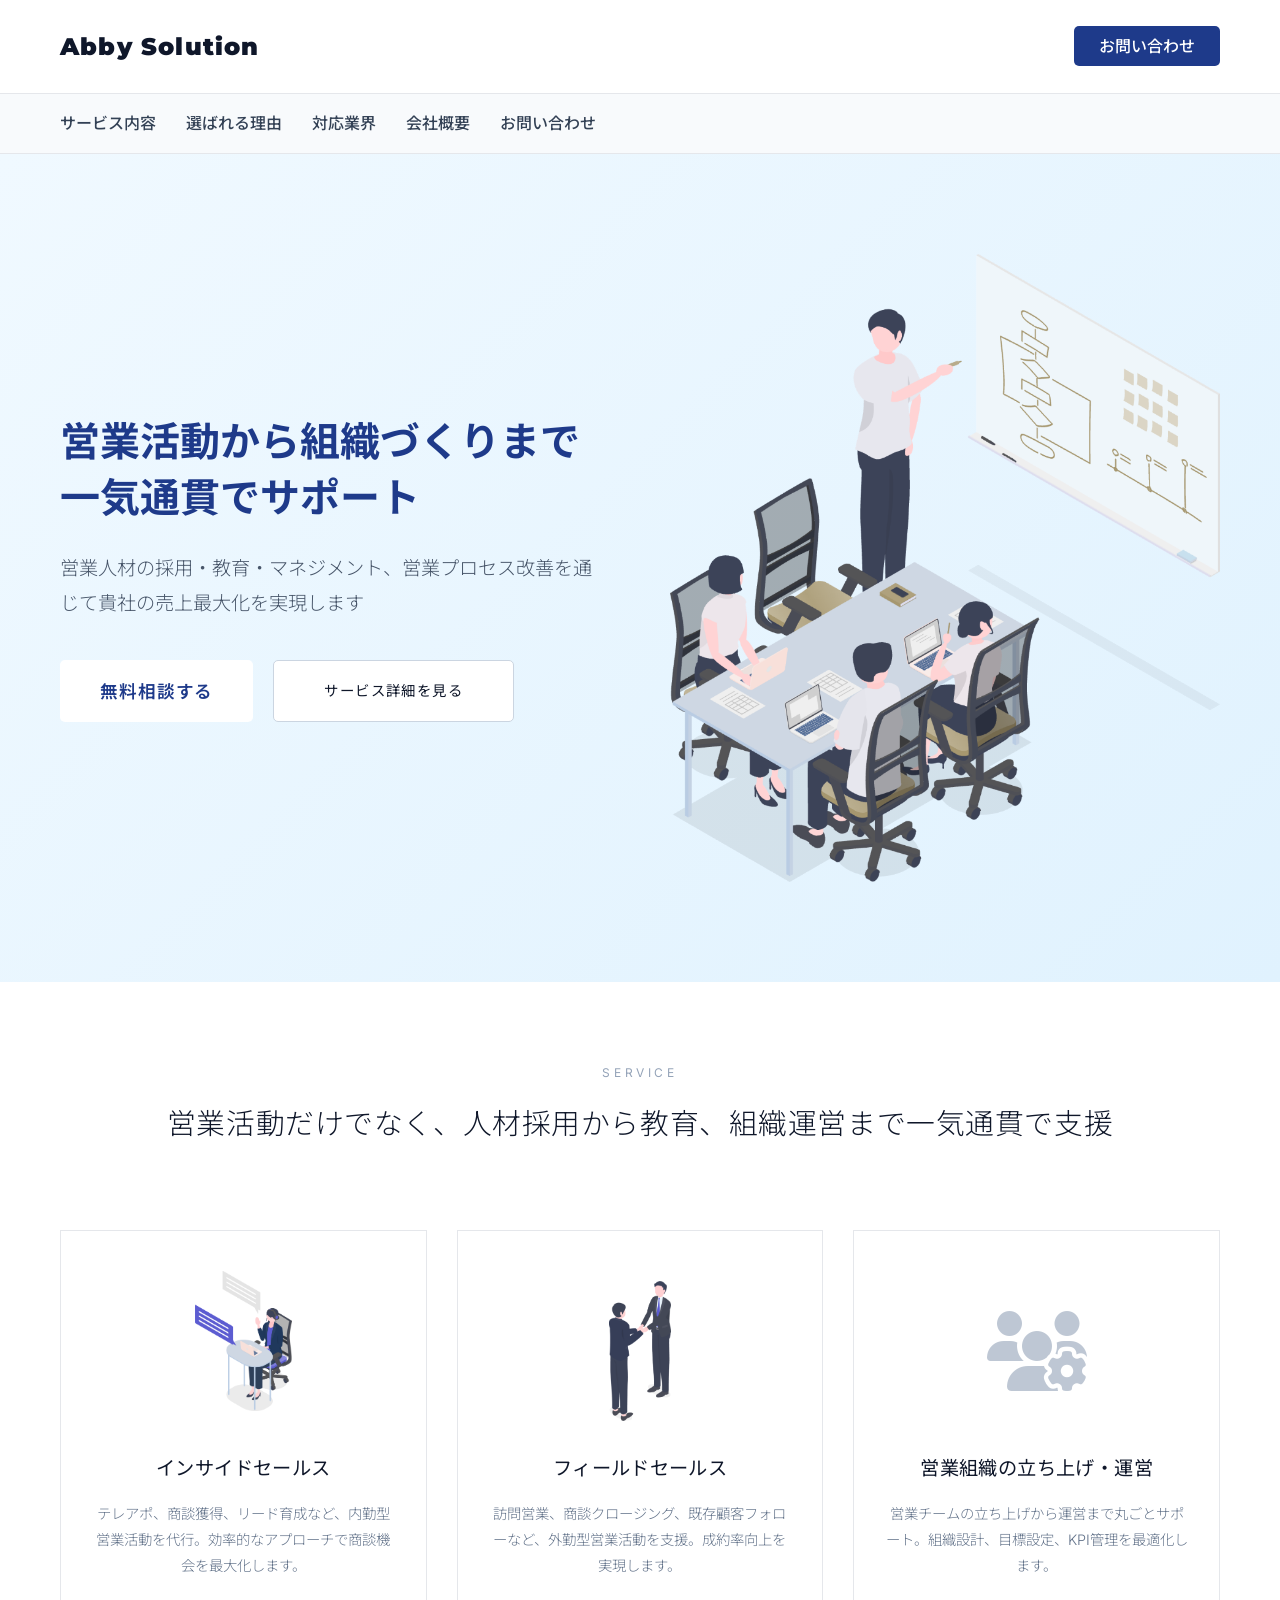
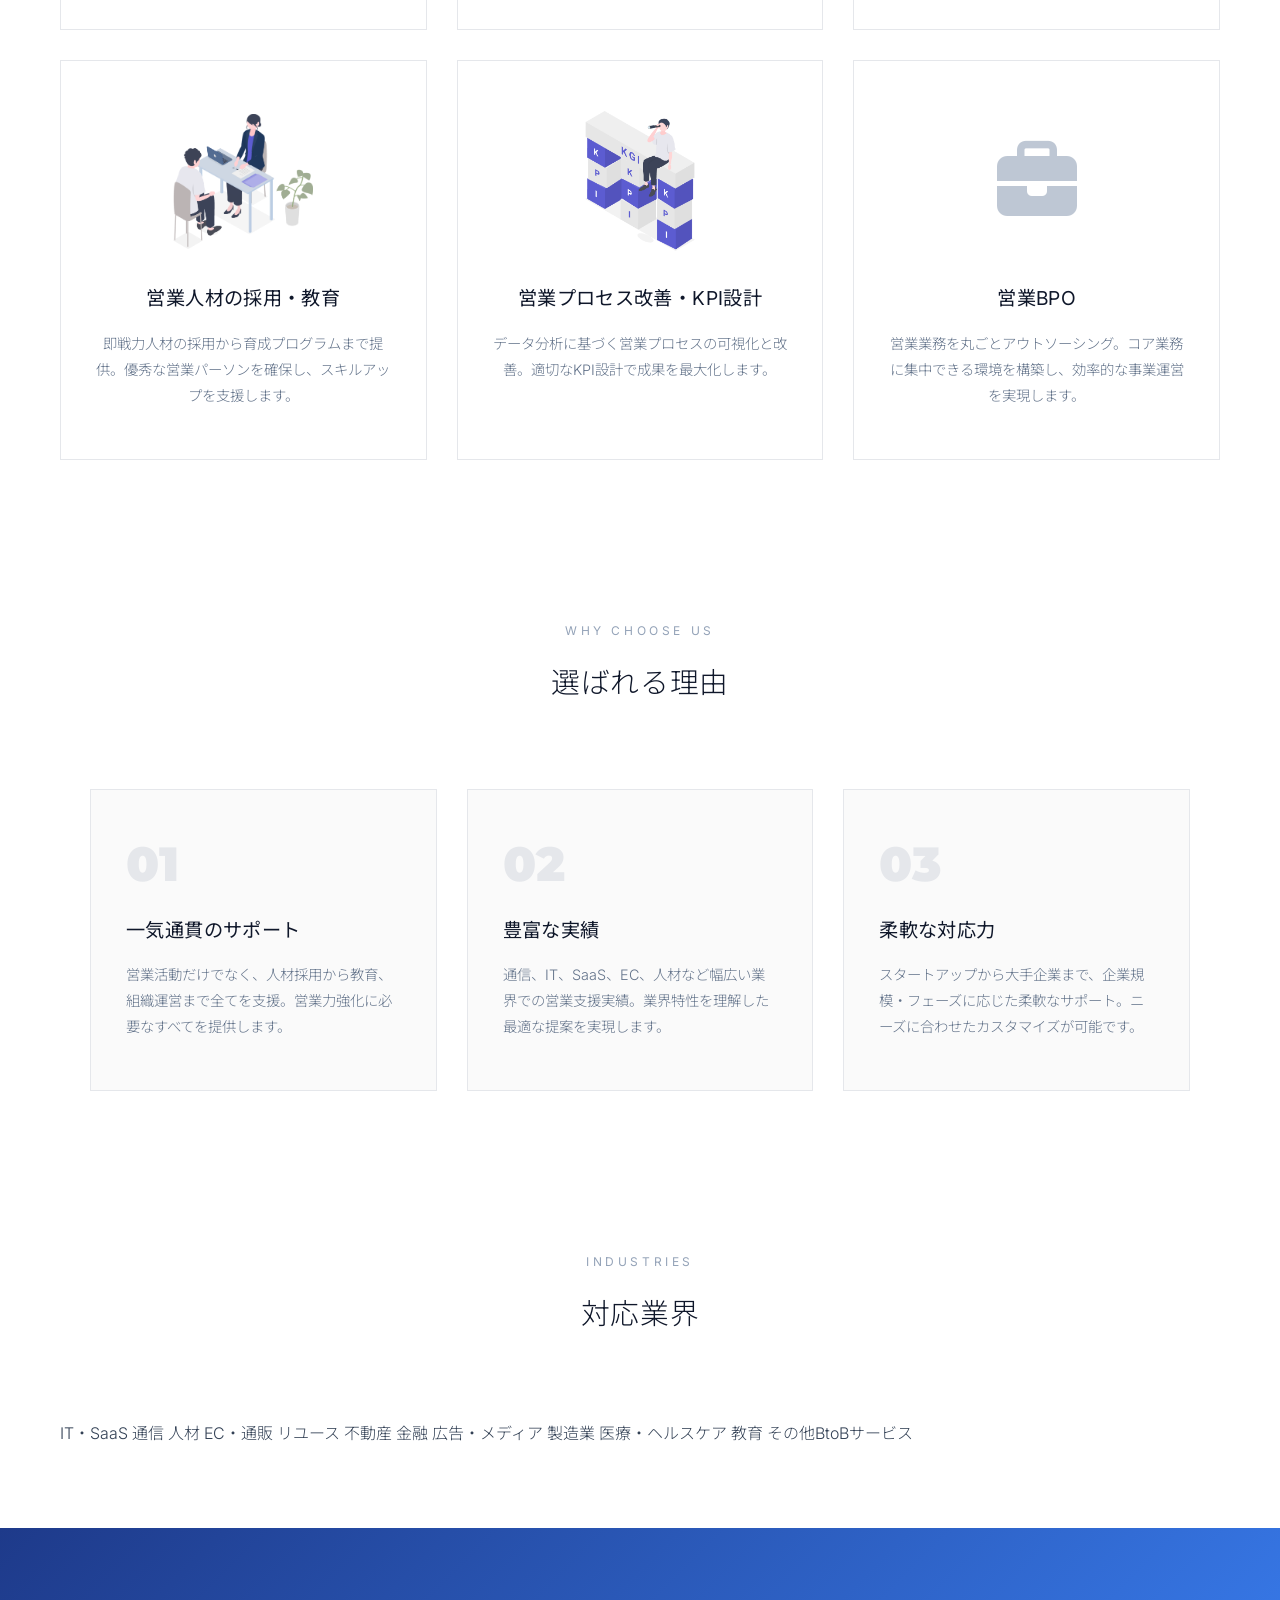
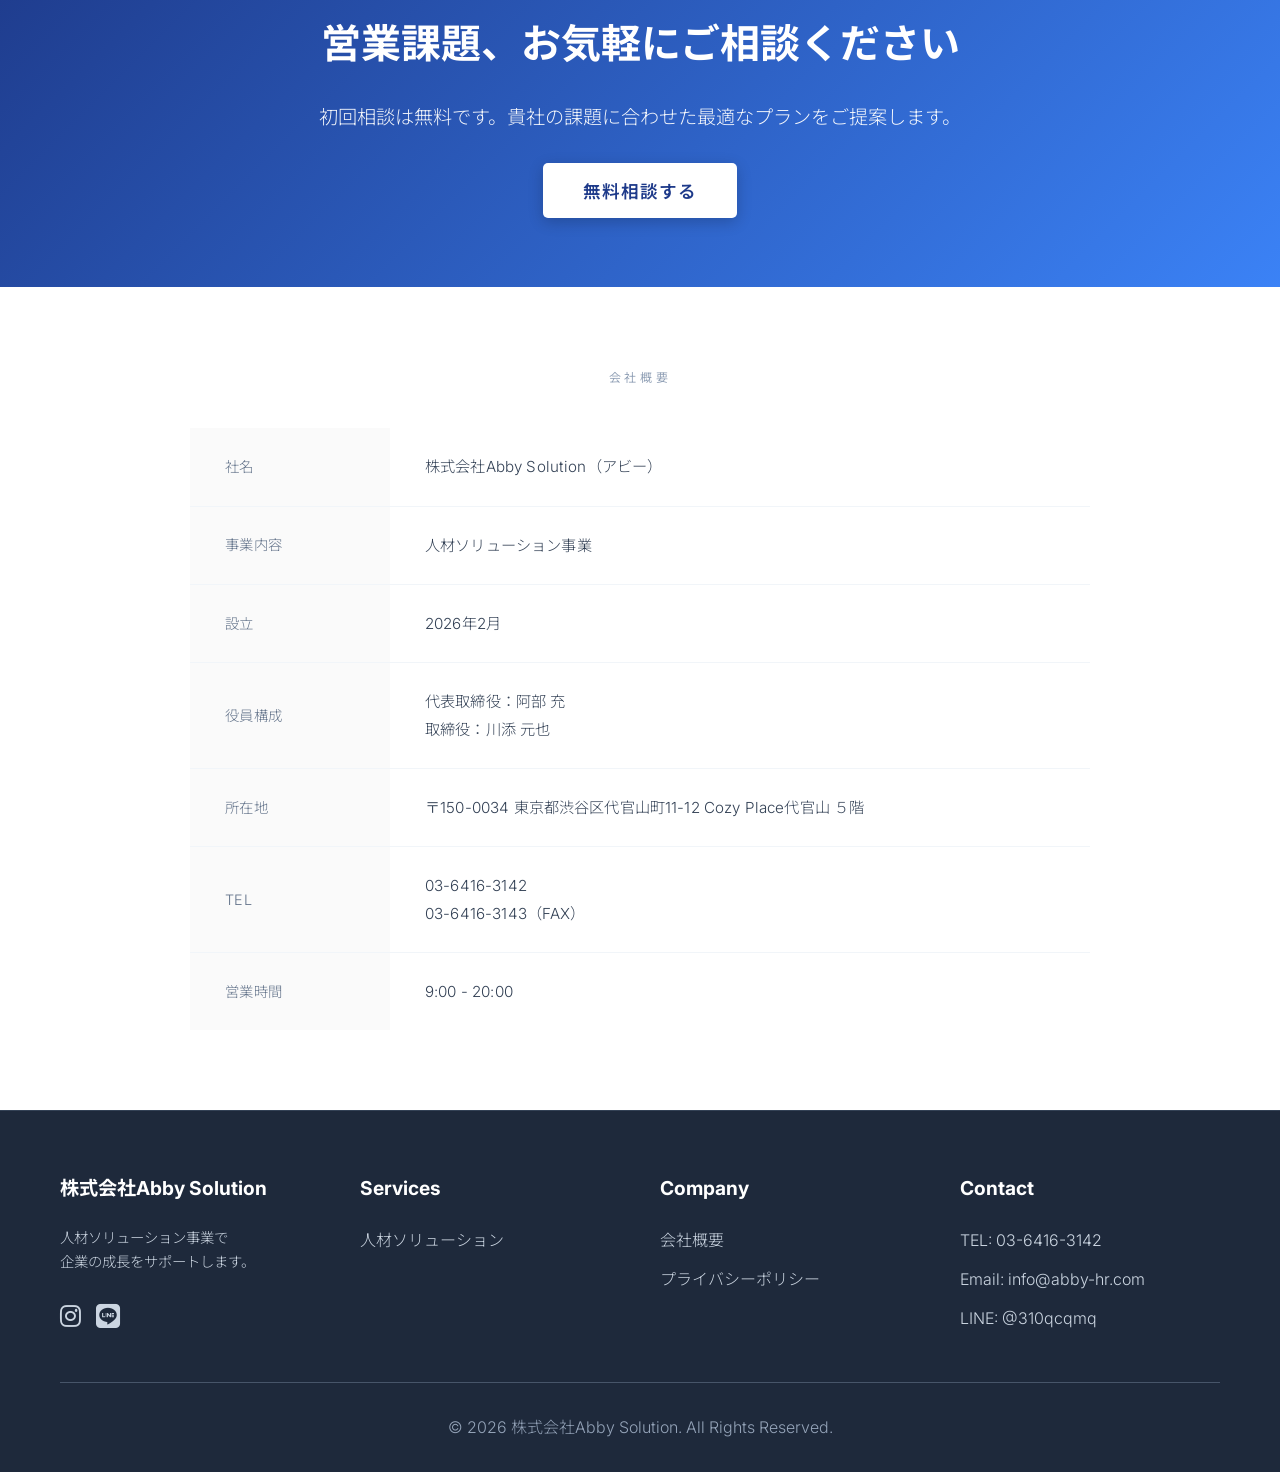
==== hr-solutions.html @ 48cb3b08 "auto-sync: 2026-10-07 18:02:17 UTC" ====
<!DOCTYPE html>
<html lang="ja">
<head>
    <meta charset="UTF-8">
    <meta name="viewport" content="width=device-width, initial-scale=1.0">
    <title>人材ソリューション事業 | 株式会社Abby Solution</title>
    <meta name="description" content="株式会社Abby Solutionの人材ソリューション事業。営業支援、組織立ち上げ、人材採用・教育を一気通貫でサポート。IT・SaaS・通信業界での豊富な実績。">
    <meta name="keywords" content="人材ソリューション,営業支援,営業代行,インサイドセールス,フィールドセールス,人材採用,Abby Solution">
    <link rel="canonical" href="https://abby-hr.com/hr-solutions.html">
    
    <link rel="stylesheet" href="css/sales-support.css">
    <link rel="stylesheet" href="https://cdn.jsdelivr.net/npm/@fortawesome/fontawesome-free@6.4.0/css/all.min.css">
    <link href="https://fonts.googleapis.com/css2?family=Montserrat:wght@900&family=Inter:wght@300;400;500;600;700&family=Noto+Sans+JP:wght@300;400;500;600;700&display=swap" rel="stylesheet">
</head>
<body>
    <!-- Header -->
    <header class="header">
        <div class="header-top">
            <div class="container">
                <a href="index.html" class="logo">Abby Solution</a>
                <div class="header-icons">
                    <a href="inquiry.html" class="btn-header-contact">お問い合わせ</a>
                </div>
            </div>
        </div>
        <nav class="header-nav">
            <div class="container">
                <button class="menu-toggle" aria-label="メニューを開く">
                    <i class="fas fa-bars"></i>
                </button>
                <ul class="nav-menu">
                    <li><a href="#services">サービス内容</a></li>
                    <li><a href="#strengths">選ばれる理由</a></li>
                    <li><a href="#industries">対応業界</a></li>
                    <li><a href="#company">会社概要</a></li>
                    <li><a href="inquiry.html">お問い合わせ</a></li>
                </ul>
            </div>
        </nav>
    </header>

    <!-- Hero Section -->
    <section class="hero">
        <div class="container hero-container">
            <div class="hero-text">
                <h1>営業活動から組織づくりまで<br>一気通貫でサポート</h1>
                <p class="subtitle">営業人材の採用・教育・マネジメント、営業プロセス改善を通じて貴社の売上最大化を実現します</p>
                <div class="hero-buttons">
                    <a href="inquiry.html" class="btn-primary">無料相談する</a>
                    <a href="#services" class="btn-secondary">サービス詳細を見る</a>
                </div>
            </div>
            <div class="hero-illustration">
                <img src="images/illustration-meeting-1.png" alt="営業支援サービス">
            </div>
        </div>
    </section>

    <!-- Services Section -->
    <section class="section" id="services">
        <div class="container">
            <h2 class="section-title">SERVICE</h2>
            <p class="section-subtitle">営業活動だけでなく、人材採用から教育、組織運営まで一気通貫で支援</p>
            
            <div class="services-grid">
                <div class="service-card">
                    <div class="service-illustration">
                        <img src="images/illustration-customer-service.png" alt="インサイドセールス" style="width: 120px; height: auto; margin-bottom: 20px;">
                    </div>
                    <h3>インサイドセールス</h3>
                    <p>テレアポ、商談獲得、リード育成など、内勤型営業活動を代行。効率的なアプローチで商談機会を最大化します。</p>
                </div>

                <div class="service-card">
                    <div class="service-illustration">
                        <img src="images/illustration-handshake.png" alt="フィールドセールス">
                    </div>
                    <h3>フィールドセールス</h3>
                    <p>訪問営業、商談クロージング、既存顧客フォローなど、外勤型営業活動を支援。成約率向上を実現します。</p>
                </div>

                <div class="service-card">
                    <div class="service-illustration">
                        <i class="fas fa-users-cog"></i>
                    </div>
                    <h3>営業組織の立ち上げ・運営</h3>
                    <p>営業チームの立ち上げから運営まで丸ごとサポート。組織設計、目標設定、KPI管理を最適化します。</p>
                </div>

                <div class="service-card">
                    <div class="service-illustration">
                        <img src="images/illustration-interview.png" alt="営業人材の採用・教育">
                    </div>
                    <h3>営業人材の採用・教育</h3>
                    <p>即戦力人材の採用から育成プログラムまで提供。優秀な営業パーソンを確保し、スキルアップを支援します。</p>
                </div>

                <div class="service-card">
                    <div class="service-illustration">
                        <img src="images/kpi-illustration.png" alt="KPI設計">
                    </div>
                    <h3>営業プロセス改善・KPI設計</h3>
                    <p>データ分析に基づく営業プロセスの可視化と改善。適切なKPI設計で成果を最大化します。</p>
                </div>

                <div class="service-card">
                    <div class="service-illustration">
                        <i class="fas fa-briefcase"></i>
                    </div>
                    <h3>営業BPO</h3>
                    <p>営業業務を丸ごとアウトソーシング。コア業務に集中できる環境を構築し、効率的な事業運営を実現します。</p>
                </div>
            </div>
        </div>
    </section>

    <!-- Strengths Section -->
    <section class="section strengths-section">
        <div class="container">
            <h2 class="section-title">WHY CHOOSE US</h2>
            <p class="section-subtitle">選ばれる理由</p>
            
            <div class="strengths-grid">
                <div class="strength-card">
                    <div class="strength-number">01</div>
                    <h3>一気通貫のサポート</h3>
                    <p>営業活動だけでなく、人材採用から教育、組織運営まで全てを支援。営業力強化に必要なすべてを提供します。</p>
                </div>

                <div class="strength-card">
                    <div class="strength-number">02</div>
                    <h3>豊富な実績</h3>
                    <p>通信、IT、SaaS、EC、人材など幅広い業界での営業支援実績。業界特性を理解した最適な提案を実現します。</p>
                </div>

                <div class="strength-card">
                    <div class="strength-number">03</div>
                    <h3>柔軟な対応力</h3>
                    <p>スタートアップから大手企業まで、企業規模・フェーズに応じた柔軟なサポート。ニーズに合わせたカスタマイズが可能です。</p>
                </div>
            </div>
        </div>
    </section>

    <!-- Industries Section -->
    <section class="section industries-section" id="industries">
        <div class="container">
            <h2 class="section-title">INDUSTRIES</h2>
            <p class="section-subtitle">対応業界</p>
            
            <div class="industries-list">
                <span class="industry-item">IT・SaaS</span>
                <span class="industry-item">通信</span>
                <span class="industry-item">人材</span>
                <span class="industry-item">EC・通販</span>
                <span class="industry-item">リユース</span>
                <span class="industry-item">不動産</span>
                <span class="industry-item">金融</span>
                <span class="industry-item">広告・メディア</span>
                <span class="industry-item">製造業</span>
                <span class="industry-item">医療・ヘルスケア</span>
                <span class="industry-item">教育</span>
                <span class="industry-item">その他BtoBサービス</span>
            </div>
        </div>
    </section>

    <!-- CTA Section -->
    <section class="cta-section">
        <div class="container cta-content">
            <h2>営業課題、お気軽にご相談ください</h2>
            <p>初回相談は無料です。貴社の課題に合わせた最適なプランをご提案します。</p>
            <a href="inquiry.html" class="btn-primary">無料相談する</a>
        </div>
    </section>

    <!-- Company Section -->
    <section class="section" id="company">
        <div class="container">
            <h2 class="section-title">会社概要</h2>
            
            <table class="company-table">
                <tr>
                    <th>社名</th>
                    <td>株式会社Abby Solution（アビー）</td>
                </tr>
                <tr>
                    <th>事業内容</th>
                    <td>人材ソリューション事業</td>
                </tr>
                <tr>
                    <th>設立</th>
                    <td>2026年2月</td>
                </tr>
                <tr>
                    <th>役員構成</th>
                    <td>代表取締役：阿部 充<br>取締役：川添 元也</td>
                </tr>
                <tr>
                    <th>所在地</th>
                    <td>〒150-0034 東京都渋谷区代官山町11-12 Cozy Place代官山 ５階</td>
                </tr>
                <tr>
                    <th>TEL</th>
                    <td>03-6416-3142<br>03-6416-3143（FAX）</td>
                </tr>
                <tr>
                    <th>営業時間</th>
                    <td>9:00 - 20:00</td>
                </tr>

            </table>
        </div>
    </section>

    <!-- Footer -->
    <footer class="footer">
        <div class="container">
            <div class="footer-content">
                <div class="footer-section">
                    <h3>株式会社Abby Solution</h3>
                    <p>人材ソリューション事業で<br>企業の成長をサポートします。</p>
                    <div class="social-links">
                        <a href="https://www.instagram.com/_abby0228_" target="_blank" aria-label="Instagram"><i class="fab fa-instagram"></i></a>
                        <a href="https://lin.ee/yBD59DW" target="_blank" aria-label="LINE"><i class="fab fa-line"></i></a>
                    </div>
                </div>

                <div class="footer-section">
                    <h3>Services</h3>
                    <ul class="footer-links">
                        <li><a href="index.html">人材ソリューション</a></li>
                    </ul>
                </div>

                <div class="footer-section">
                    <h3>Company</h3>
                    <ul class="footer-links">
                        <li><a href="#company">会社概要</a></li>
                        <li><a href="privacy.html">プライバシーポリシー</a></li>
                    </ul>
                </div>

                <div class="footer-section">
                    <h3>Contact</h3>
                    <ul class="footer-links">
                        <li><a href="tel:0364163142">TEL: 03-6416-3142</a></li>
                        <li><a href="mailto:info@abby-hr.com">Email: info@abby-hr.com</a></li>
                        <li><a href="https://lin.ee/yBD59DW" target="_blank">LINE: @310qcqmq</a></li>
                    </ul>
                </div>
            </div>

            <div class="footer-bottom">
                <p>&copy; 2026 株式会社Abby Solution. All Rights Reserved.</p>
            </div>
        </div>
    </footer>

    <script>
        // Mobile menu toggle
        document.querySelector('.menu-toggle').addEventListener('click', function() {
            document.querySelector('.nav-menu').classList.toggle('active');
        });

        // Smooth scroll
        document.querySelectorAll('a[href^="#"]').forEach(anchor => {
            anchor.addEventListener('click', function (e) {
                e.preventDefault();
                const target = document.querySelector(this.getAttribute('href'));
                if (target) {
                    target.scrollIntoView({
                        behavior: 'smooth',
                        block: 'start'
                    });
                }
            });
        });
    </script>
</body>
</html>
---- css/sales-support.css ----
/* Sales Support Business - Minimal Design (Unified with Corporate) */

/* ========================================
   Reset & Base Styles
   ======================================== */
* {
    margin: 0;
    padding: 0;
    box-sizing: border-box;
}

body {
    font-family: 'Inter', 'Noto Sans JP', sans-serif;
    line-height: 1.8;
    color: #334155;
    background-color: #ffffff;
    font-weight: 300;
}

.container {
    max-width: 1200px;
    margin: 0 auto;
    padding: 0 20px;
}

/* ========================================
   Header
   ======================================== */
.header {
    background: rgba(255, 255, 255, 0.95);
    backdrop-filter: blur(10px);
    border-bottom: 0.5px solid #e5e7eb;
    position: sticky;
    top: 0;
    z-index: 1000;
}

.header-top {
    padding: 25px 0;
    border-bottom: 0.5px solid #e5e7eb;
}

.header-top .container {
    display: flex;
    justify-content: space-between;
    align-items: center;
}

.logo {
    font-family: 'Montserrat', sans-serif;
    font-size: 1.5rem;
    font-weight: 900;
    color: #0f172a;
    text-decoration: none;
    letter-spacing: 0.05em;
}

.header-nav {
    background: #f8fafc;
}

.nav-menu {
    list-style: none;
    display: flex;
    gap: 30px;
    padding: 15px 0;
}

.nav-menu a {
    color: #334155;
    text-decoration: none;
    font-weight: 500;
    transition: color 0.3s;
}

.nav-menu a:hover {
    color: #1e3a8a;
}

.btn-header-contact {
    background: #1e3a8a;
    color: white;
    padding: 10px 25px;
    border-radius: 5px;
    text-decoration: none;
    font-weight: 500;
    transition: background 0.3s;
}

.btn-header-contact:hover {
    background: #1e40af;
}

/* Mobile Menu Toggle */
.menu-toggle {
    display: none;
    background: none;
    border: none;
    font-size: 1.5rem;
    cursor: pointer;
    color: #1e3a8a;
}

/* ========================================
   Hero Section
   ======================================== */
.hero {
    background: linear-gradient(135deg, #f0f9ff 0%, #e0f2fe 100%);
    color: #1e3a8a;
    padding: 100px 0;
    position: relative;
    overflow: hidden;
}

.hero-container {
    display: grid;
    grid-template-columns: 1fr 1fr;
    gap: 60px;
    align-items: center;
}

.hero-text {
    z-index: 1;
}

.hero-illustration {
    display: flex;
    justify-content: center;
    align-items: center;
}

.hero-illustration img {
    max-width: 100%;
    height: auto;
    animation: float 3s ease-in-out infinite;
}

@keyframes float {
    0%, 100% { transform: translateY(0); }
    50% { transform: translateY(-20px); }
}

.hero h1 {
    font-size: 2.5rem;
    font-weight: 700;
    margin-bottom: 25px;
    line-height: 1.4;
    color: #1e3a8a;
}

.hero .subtitle {
    font-size: 1.2rem;
    margin-bottom: 40px;
    color: #475569;
    line-height: 1.8;
}

.hero-buttons {
    display: flex;
    gap: 20px;
    flex-wrap: wrap;
}

.btn-primary, .btn-secondary {
    padding: 15px 40px;
    border-radius: 5px;
    text-decoration: none;
    font-weight: 600;
    font-size: 1.1rem;
    font-family: 'Noto Sans JP', sans-serif;
    letter-spacing: 0.05em;
    transition: all 0.3s;
}

.btn-primary {
    background: white;
    color: #1e3a8a;
    font-weight: 600;
}

.btn-primary:hover {
    transform: translateY(-2px);
    box-shadow: 0 10px 20px rgba(0, 0, 0, 0.2);
}

.btn-secondary {
    background: transparent;
    color: white;
    border: 2px solid white;
    font-weight: 600;
}

.btn-secondary:hover {
    background: white;
    color: #1e3a8a;
}

/* ========================================
   Section Styles
   ======================================== */
.section {
    padding: 80px 0;
}

/* Page Header */
.page-header {
    background: linear-gradient(135deg, #f8fafc 0%, #e2e8f0 100%);
    padding: 80px 0;
    text-align: center;
    border-bottom: 0.5px solid #e5e7eb;
}

.page-title {
    font-size: 0.75rem;
    color: #94a3b8;
    margin-bottom: 15px;
    font-weight: 400;
    letter-spacing: 0.3em;
    text-transform: uppercase;
}

.page-subtitle {
    color: #0f172a;
    font-size: 1.8rem;
    margin-bottom: 0;
    font-weight: 300;
    letter-spacing: 0.02em;
}

.section-title {
    text-align: center;
    font-size: 0.75rem;
    color: #94a3b8;
    margin-bottom: 15px;
    font-weight: 400;
    letter-spacing: 0.3em;
    text-transform: uppercase;
}

.section-subtitle {
    text-align: center;
    color: #0f172a;
    font-size: 1.8rem;
    margin-bottom: 80px;
    font-weight: 300;
    letter-spacing: 0.02em;
}

/* ========================================
   Services Grid
   ======================================== */
.services-grid {
    display: grid;
    grid-template-columns: repeat(auto-fit, minmax(300px, 1fr));
    gap: 30px;
    margin-top: 40px;
}

.service-card {
    background: white;
    padding: 50px 30px;
    border: 0.5px solid #e5e7eb;
    border-radius: 0;
    transition: all 0.3s;
    text-align: center;
    display: flex;
    flex-direction: column;
    min-height: 400px;
}

.service-card:hover {
    transform: translateY(-5px);
    border-color: #cbd5e1;
    box-shadow: 0 8px 30px rgba(0, 0, 0, 0.04);
}

.service-illustration {
    display: flex;
    justify-content: center;
    align-items: center;
    height: 140px;
    margin-bottom: 30px;
}

.service-illustration i {
    font-size: 80px;
    color: #94a3b8;
    opacity: 0.6;
}

.service-illustration img {
    width: 140px;
    height: auto;
    max-height: 140px;
    object-fit: contain;
    transition: transform 0.3s;
}

.service-card:hover .service-illustration img {
    transform: scale(1.05);
}

.service-card h3 {
    font-size: 1.2rem;
    margin-bottom: 15px;
    color: #0f172a;
    font-weight: 400;
    letter-spacing: 0.02em;
}

.service-card p {
    color: #64748b;
    line-height: 1.8;
    font-weight: 300;
    font-size: 0.9rem;
}

/* ========================================
   Strengths Section
   ======================================== */
.strengths-section {
    background: white;
}

.strengths-grid {
    display: grid;
    grid-template-columns: repeat(3, 1fr);
    gap: 30px;
    max-width: 1100px;
    margin: 0 auto;
}

.strength-card {
    padding: 50px 35px;
    background: #fafafa;
    border: 0.5px solid #e5e7eb;
    transition: all 0.3s;
    position: relative;
}

.strength-card::after {
    content: '';
    position: absolute;
    bottom: 0;
    left: 0;
    width: 0;
    height: 3px;
    background: #0f172a;
    transition: width 0.3s;
}

.strength-card:hover {
    transform: translateY(-5px);
    border-color: #cbd5e1;
    box-shadow: 0 10px 30px rgba(0, 0, 0, 0.06);
}

.strength-card:hover::after {
    width: 100%;
}

.strength-number {
    font-family: 'Montserrat', sans-serif;
    font-size: 3rem;
    font-weight: 900;
    color: #e5e7eb;
    line-height: 1;
    margin-bottom: 25px;
}

.strength-card h3 {
    font-size: 1.2rem;
    margin-bottom: 15px;
    color: #0f172a;
    font-weight: 400;
    letter-spacing: 0.02em;
}

.strength-card p {
    color: #64748b;
    line-height: 1.8;
    font-weight: 300;
    font-size: 0.9rem;
}

/* ========================================
   Industries Section
   ======================================== */
.industries-grid {
    display: grid;
    grid-template-columns: repeat(4, 1fr);
    gap: 30px;
    max-width: 1000px;
    margin: 0 auto;
    padding: 0 20px;
}

.industry-card {
    display: flex;
    flex-direction: column;
    align-items: center;
    justify-content: center;
    padding: 40px 20px;
    background: white;
    border: 0.5px solid #e5e7eb;
    transition: all 0.3s ease;
    text-align: center;
    min-height: 150px;
}

.industry-card:hover {
    transform: translateY(-5px);
    box-shadow: 0 10px 30px rgba(0, 0, 0, 0.08);
    border-color: #cbd5e1;
}

.industry-card i {
    font-size: 2.5rem;
    color: #334155;
    margin-bottom: 15px;
    transition: color 0.3s ease;
}

.industry-card:hover i {
    color: #0f172a;
}

.industry-card h4 {
    font-size: 0.95rem;
    font-weight: 400;
    color: #334155;
    letter-spacing: 0.05em;
    line-height: 1.6;
}

/* ========================================
   CTA Section
   ======================================== */
.cta-section {
    background: linear-gradient(135deg, #1e3a8a 0%, #3b82f6 100%);
    color: white;
    padding: 80px 0;
    text-align: center;
    position: relative;
    overflow: hidden;
}

.cta-background {
    position: absolute;
    top: 0;
    left: 0;
    right: 0;
    bottom: 0;
    display: flex;
    justify-content: center;
    align-items: center;
    opacity: 0.15;
    pointer-events: none;
}

.cta-decoration {
    width: 600px;
    height: auto;
    animation: float-slow 6s ease-in-out infinite;
}

@keyframes float-slow {
    0%, 100% { transform: translateY(0) scale(1); }
    50% { transform: translateY(-30px) scale(1.05); }
}

.cta-content {
    position: relative;
    z-index: 1;
}

.cta-section h2 {
    font-size: 2.5rem;
    margin-bottom: 20px;
}

.cta-section p {
    font-size: 1.2rem;
    margin-bottom: 40px;
    opacity: 0.95;
}

.cta-section .btn-primary {
    background: white;
    color: #1e3a8a;
    box-shadow: 0 4px 15px rgba(0, 0, 0, 0.2);
}

.cta-section .btn-primary:hover {
    transform: translateY(-3px);
    box-shadow: 0 8px 25px rgba(0, 0, 0, 0.3);
}

/* ========================================
   Company Info Table
   ======================================== */
.company-table {
    width: 100%;
    max-width: 900px;
    margin: 40px auto 0;
    border-collapse: collapse;
    background: white;
}

.company-table th,
.company-table td {
    padding: 25px 35px;
    text-align: left;
    border-bottom: 0.5px solid #f1f5f9;
}

.company-table th {
    background: #fafafa;
    color: #64748b;
    font-weight: 300;
    width: 200px;
    font-size: 0.9rem;
    letter-spacing: 0.02em;
}

.company-table td {
    color: #334155;
    font-weight: 300;
    font-size: 0.95rem;
    letter-spacing: 0.01em;
}

.company-table tr:last-child th,
.company-table tr:last-child td {
    border-bottom: none;
}

/* ========================================
   Contact / Inquiry Form
   ======================================== */
.contact-section {
    padding: 120px 0;
    background: #fafafa;
}

.section-intro {
    text-align: center;
    max-width: 700px;
    margin: 0 auto 60px;
    color: #64748b;
    font-size: 0.95rem;
    font-weight: 300;
    line-height: 1.8;
    letter-spacing: 0.02em;
}

.contact-info-cards {
    display: grid;
    grid-template-columns: repeat(2, 1fr);
    gap: 30px;
    margin-bottom: 80px;
}

.contact-info-card {
    background: white;
    padding: 50px 40px;
    border: 0.5px solid #e5e7eb;
    text-align: center;
    transition: all 0.3s ease;
}

.contact-info-card:hover {
    transform: translateY(-3px);
    box-shadow: 0 10px 30px rgba(0, 0, 0, 0.05);
    border-color: #cbd5e1;
}

.contact-info-card h3 {
    font-size: 0.75rem;
    font-weight: 400;
    letter-spacing: 0.3em;
    text-transform: uppercase;
    color: #94a3b8;
    margin-bottom: 20px;
}

.contact-info-card .contact-value {
    display: block;
    font-size: 1.5rem;
    font-weight: 300;
    color: #0f172a;
    margin-bottom: 15px;
    text-decoration: none;
    transition: color 0.3s ease;
}

.contact-info-card .contact-value:hover {
    color: #334155;
}

.contact-info-card .contact-note {
    font-size: 0.85rem;
    color: #94a3b8;
    font-weight: 300;
}

/* Form Container */
.form-container {
    max-width: 800px;
    margin: 0 auto;
    background: white;
    padding: 60px 50px;
    border: 0.5px solid #e5e7eb;
}

.form-container h3 {
    font-size: 1.2rem;
    font-weight: 400;
    color: #0f172a;
    margin-bottom: 40px;
    padding-bottom: 20px;
    border-bottom: 0.5px solid #e5e7eb;
    letter-spacing: 0.05em;
}

/* Form Groups */
.form-group {
    margin-bottom: 35px;
}

.form-group label {
    display: block;
    font-size: 0.9rem;
    font-weight: 400;
    color: #475569;
    margin-bottom: 12px;
    letter-spacing: 0.02em;
}

.form-group .required {
    color: #ef4444;
    font-size: 0.75rem;
    margin-left: 6px;
    font-weight: 300;
}

.form-group input[type="text"],
.form-group input[type="email"],
.form-group input[type="tel"],
.form-group textarea {
    width: 100%;
    padding: 16px 20px;
    border: 0.5px solid #e5e7eb;
    background: #fafafa;
    font-size: 0.95rem;
    font-weight: 300;
    color: #0f172a;
    font-family: 'Noto Sans JP', sans-serif;
    letter-spacing: 0.01em;
    transition: all 0.3s ease;
    box-sizing: border-box;
}

.form-group input[type="text"]:focus,
.form-group input[type="email"]:focus,
.form-group input[type="tel"]:focus,
.form-group textarea:focus {
    outline: none;
    border-color: #94a3b8;
    background: white;
}

.form-group textarea {
    min-height: 160px;
    resize: vertical;
    line-height: 1.8;
}

/* Radio Group */
.radio-group {
    display: flex;
    flex-wrap: wrap;
    gap: 20px;
}

.radio-label {
    display: flex;
    align-items: center;
    cursor: pointer;
    font-size: 0.9rem;
    font-weight: 300;
    color: #475569;
    letter-spacing: 0.02em;
}

.radio-label input[type="radio"] {
    appearance: none;
    width: 18px;
    height: 18px;
    border: 0.5px solid #cbd5e1;
    border-radius: 50%;
    margin-right: 10px;
    position: relative;
    cursor: pointer;
    transition: all 0.2s ease;
}

.radio-label input[type="radio"]:checked {
    border-color: #0f172a;
}

.radio-label input[type="radio"]:checked::before {
    content: '';
    position: absolute;
    top: 50%;
    left: 50%;
    transform: translate(-50%, -50%);
    width: 10px;
    height: 10px;
    background: #0f172a;
    border-radius: 50%;
}

/* Submit Button */
.btn-submit {
    display: block;
    width: 100%;
    padding: 20px 40px;
    background: #0f172a;
    color: white;
    border: none;
    font-size: 0.9rem;
    font-weight: 400;
    font-family: 'Noto Sans JP', sans-serif;
    letter-spacing: 0.15em;
    text-transform: uppercase;
    cursor: pointer;
    transition: all 0.3s ease;
    margin-top: 50px;
}

.btn-submit:hover {
    background: #1e293b;
    transform: translateY(-2px);
    box-shadow: 0 10px 30px rgba(15, 23, 42, 0.2);
}

.btn-submit:active {
    transform: translateY(0);
}

/* ========================================
   Legal Pages (Privacy, Tokusho)
   ======================================== */
.legal-content {
    max-width: 900px;
    margin: 0 auto;
}

.legal-intro {
    margin-bottom: 60px;
}

.legal-text {
    font-size: 0.95rem;
    font-weight: 300;
    line-height: 1.9;
    color: #334155;
    letter-spacing: 0.02em;
    margin-bottom: 20px;
}

.legal-section {
    margin-bottom: 70px;
    padding-bottom: 50px;
    border-bottom: 0.5px solid #e5e7eb;
}

.legal-section:last-of-type {
    border-bottom: none;
}

.legal-section-title {
    font-size: 1.3rem;
    font-weight: 500;
    color: #0f172a;
    margin-bottom: 30px;
    letter-spacing: 0.03em;
    padding-left: 16px;
    border-left: 3px solid #0f172a;
}

.legal-item-title {
    font-size: 1.05rem;
    font-weight: 500;
    color: #334155;
    margin: 30px 0 16px;
    letter-spacing: 0.02em;
}

.legal-list {
    list-style: none;
    padding: 0;
    margin: 20px 0;
}

.legal-list li {
    font-size: 0.95rem;
    font-weight: 300;
    line-height: 1.9;
    color: #334155;
    letter-spacing: 0.02em;
    padding-left: 24px;
    margin-bottom: 12px;
    position: relative;
}

.legal-list li::before {
    content: '・';
    position: absolute;
    left: 0;
    color: #94a3b8;
    font-weight: 400;
}

.legal-sublist {
    list-style: none;
    padding: 0;
    margin: 12px 0 12px 20px;
}

.legal-sublist li {
    font-size: 0.9rem;
    padding-left: 20px;
    margin-bottom: 8px;
}

.legal-sublist li::before {
    content: '−';
}

.legal-contact {
    background: #fafafa;
    padding: 35px 40px;
    border: 0.5px solid #e5e7eb;
    margin: 30px 0;
}

.legal-contact p {
    font-size: 0.95rem;
    font-weight: 300;
    color: #334155;
    line-height: 1.9;
    letter-spacing: 0.02em;
    margin-bottom: 8px;
}

.legal-contact strong {
    font-weight: 500;
    font-size: 1.05rem;
}

.legal-link {
    color: #0f172a;
    text-decoration: underline;
    font-weight: 400;
    transition: color 0.3s ease;
}

.legal-link:hover {
    color: #334155;
}

.legal-footer {
    text-align: center;
    margin: 60px 0 40px;
    padding: 40px 0;
    border-top: 0.5px solid #e5e7eb;
}

.legal-footer .legal-text {
    margin-bottom: 10px;
}

/* Legal Table (for tokusho.html) */
.legal-table {
    width: 100%;
    border-collapse: collapse;
    margin: 40px 0 60px;
    background: white;
    border: 0.5px solid #e5e7eb;
}

.legal-table th,
.legal-table td {
    padding: 25px 35px;
    text-align: left;
    border-bottom: 0.5px solid #f1f5f9;
    font-weight: 300;
    letter-spacing: 0.02em;
}

.legal-table th {
    background: #fafafa;
    color: #64748b;
    font-size: 0.9rem;
    width: 220px;
    font-weight: 400;
}

.legal-table td {
    color: #334155;
    font-size: 0.95rem;
    line-height: 1.8;
}

.legal-table tr:last-child th,
.legal-table tr:last-child td {
    border-bottom: none;
}

/* Back to Top Button */
.back-to-top {
    text-align: center;
    margin: 60px 0 40px;
}

.btn-secondary {
    display: inline-block;
    padding: 16px 50px;
    background: white;
    color: #0f172a;
    border: 0.5px solid #cbd5e1;
    font-size: 0.9rem;
    font-weight: 400;
    font-family: 'Noto Sans JP', sans-serif;
    letter-spacing: 0.1em;
    text-decoration: none;
    transition: all 0.3s ease;
}

.btn-secondary:hover {
    background: #fafafa;
    border-color: #94a3b8;
    transform: translateY(-2px);
}

/* ========================================
   Footer
   ======================================== */
.footer {
    background: #1e293b;
    color: #cbd5e1;
    padding: 60px 0 30px;
    border-top: 1px solid #334155;
}

.footer-content {
    display: grid;
    grid-template-columns: repeat(auto-fit, minmax(250px, 1fr));
    gap: 40px;
    margin-bottom: 40px;
}

.footer-section h3 {
    color: white;
    margin-bottom: 20px;
    font-size: 1.2rem;
}

.footer-section p {
    font-size: 0.9rem;
    line-height: 1.7;
    font-weight: 300;
    color: #cbd5e1;
}

.footer-links {
    list-style: none;
}

.footer-links li {
    margin-bottom: 10px;
}

.footer-links a {
    color: #cbd5e1;
    text-decoration: none;
    transition: color 0.3s;
}

.footer-links a:hover {
    color: white;
}

.social-links {
    display: flex;
    gap: 15px;
    margin-top: 20px;
}

.social-links a {
    color: #cbd5e1;
    font-size: 1.5rem;
    transition: color 0.3s;
}

.social-links a:hover {
    color: white;
}

.footer-bottom {
    border-top: 1px solid #475569;
    padding-top: 30px;
    text-align: center;
    color: #94a3b8;
}

/* ========================================
   Responsive Design
   ======================================== */
@media (max-width: 768px) {
    .nav-menu {
        display: none;
        flex-direction: column;
        gap: 10px;
        padding: 20px 0;
    }

    .nav-menu.active {
        display: flex;
    }

    .menu-toggle {
        display: block;
    }

    .hero-container {
        grid-template-columns: 1fr;
        gap: 40px;
    }

    .hero-illustration {
        order: -1;
    }

    .hero-illustration img {
        max-width: 80%;
    }

    .hero h1 {
        font-size: 2rem;
    }

    .hero .subtitle {
        font-size: 1.1rem;
    }

    .hero-buttons {
        flex-direction: column;
    }

    .section-title {
        font-size: 2rem;
    }

    .services-grid {
        grid-template-columns: 1fr;
    }

    .strengths-grid {
        grid-template-columns: 1fr;
    }

    .cta-decoration {
        width: 300px;
    }

    .industries-grid {
        grid-template-columns: repeat(2, 1fr);
        gap: 20px;
    }

    .industry-card {
        padding: 30px 15px;
        min-height: 130px;
    }

    .industry-card i {
        font-size: 2rem;
        margin-bottom: 10px;
    }

    .industry-card h4 {
        font-size: 0.85rem;
    }

    .service-card {
        min-height: auto;
    }

    .service-illustration {
        height: 100px;
    }

    .service-illustration img {
        width: 100px;
        max-height: 100px;
    }

    .service-illustration i {
        font-size: 60px;
    }

    .company-table th,
    .company-table td {
        display: block;
        width: 100%;
    }

    .company-table th {
        background: #1e3a8a;
        color: white;
        border-bottom: none;
    }

    .company-table td {
        padding: 15px 20px 30px;
    }
}

@media (max-width: 480px) {
    .hero {
        padding: 60px 0;
    }

    .section {
        padding: 50px 0;
    }

    .btn-primary, .btn-secondary {
        width: 100%;
        text-align: center;
    }


}
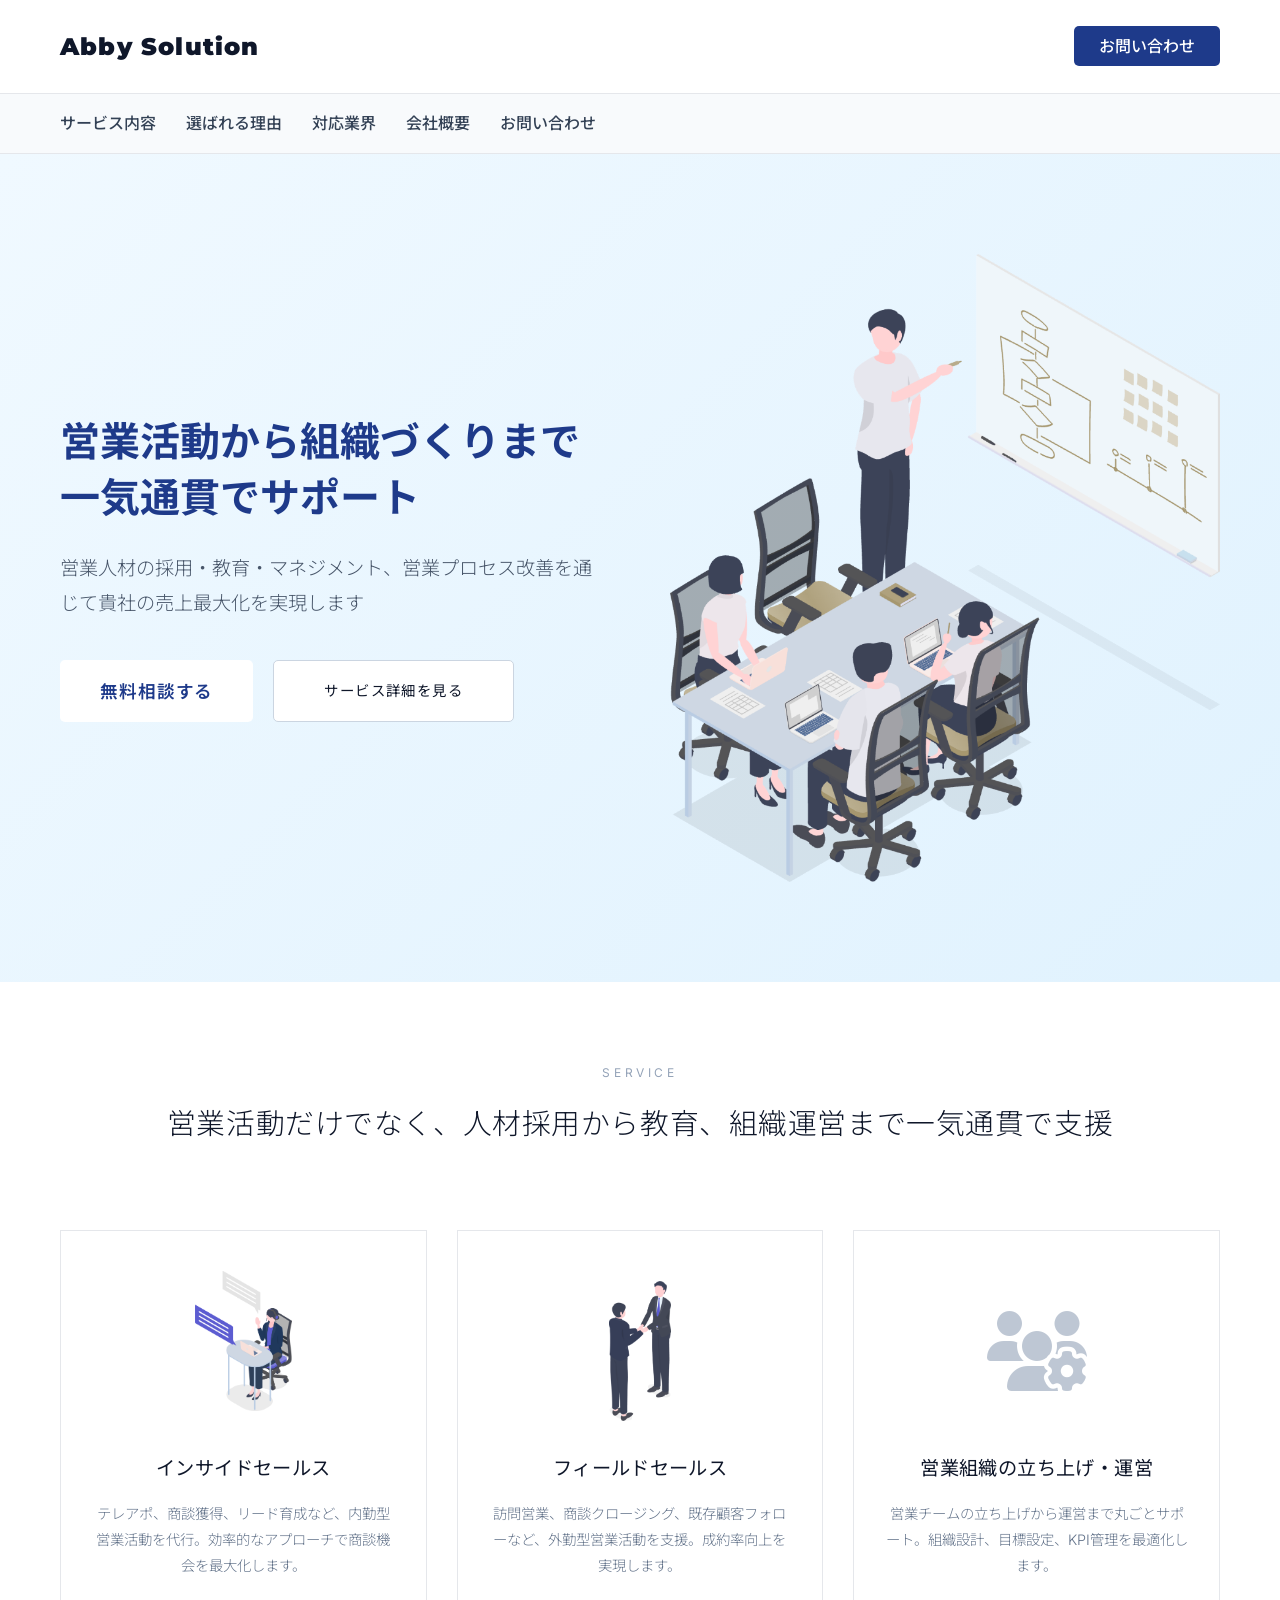
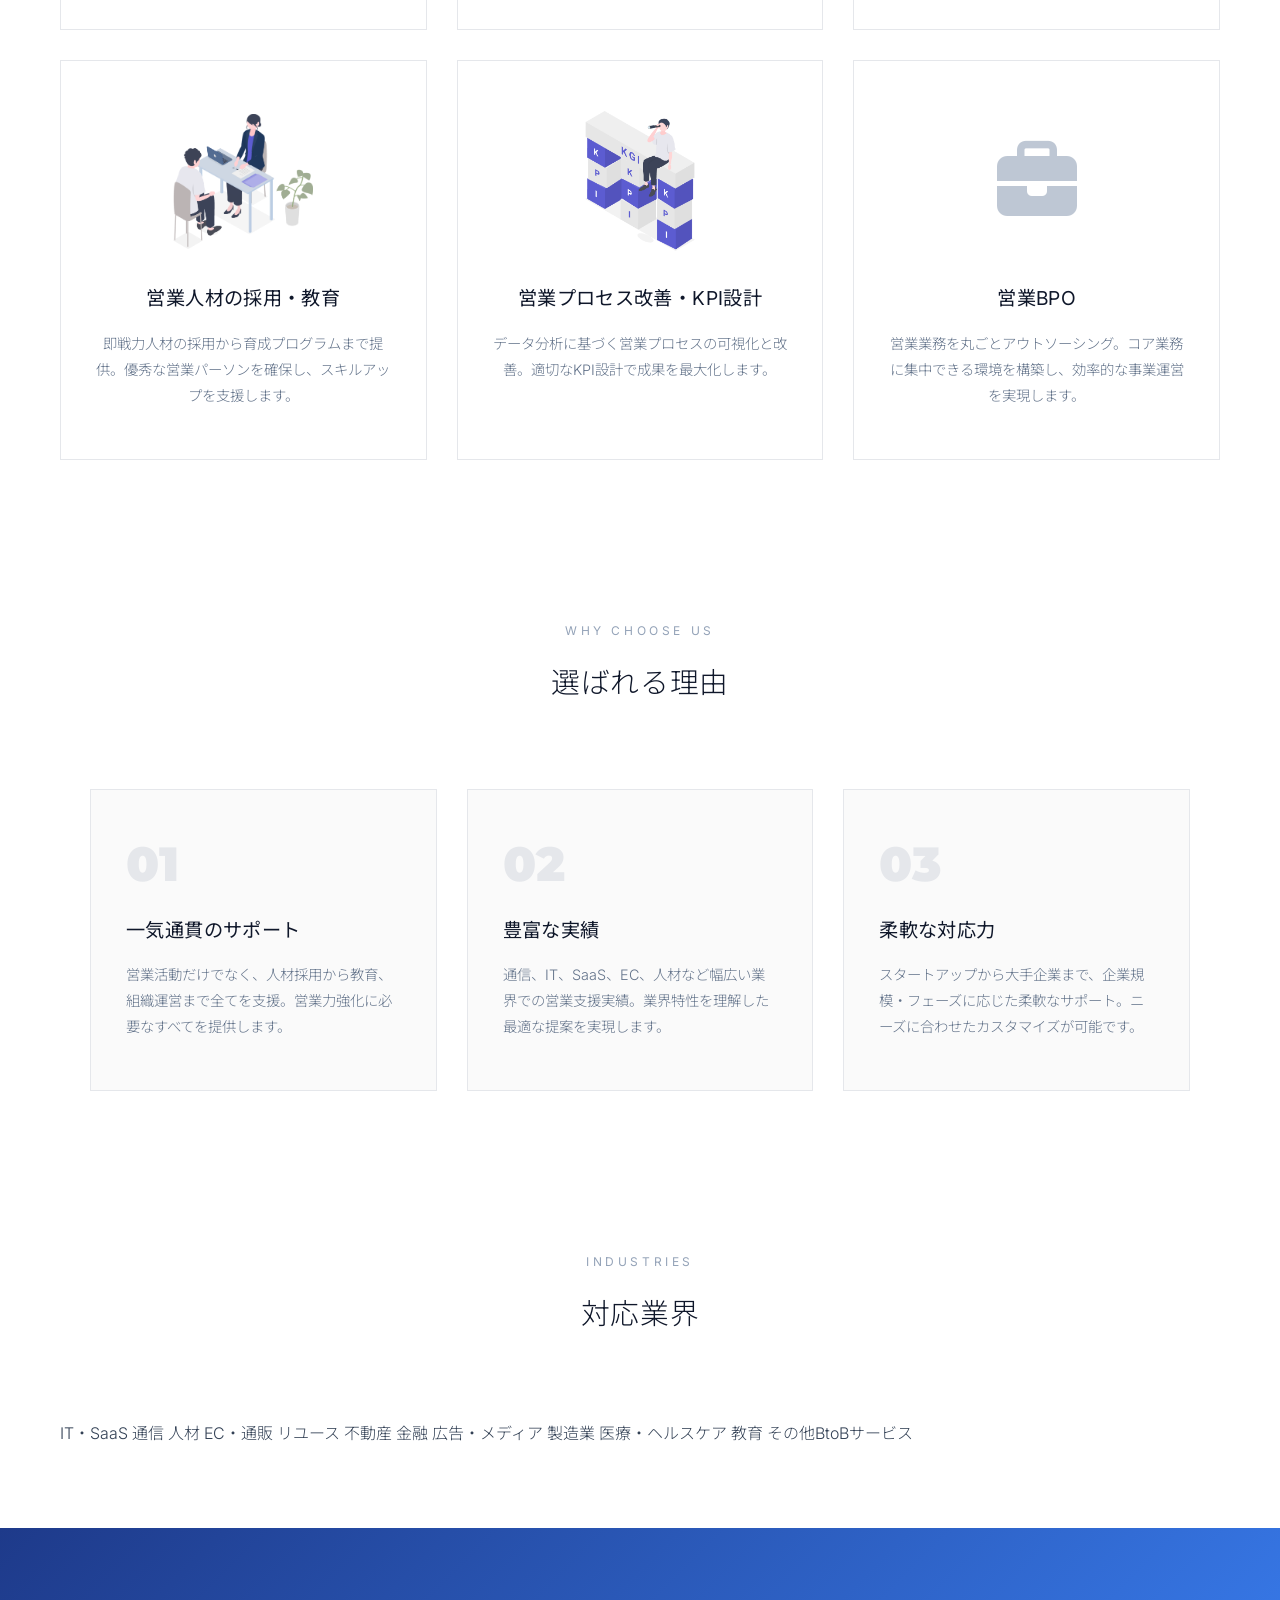
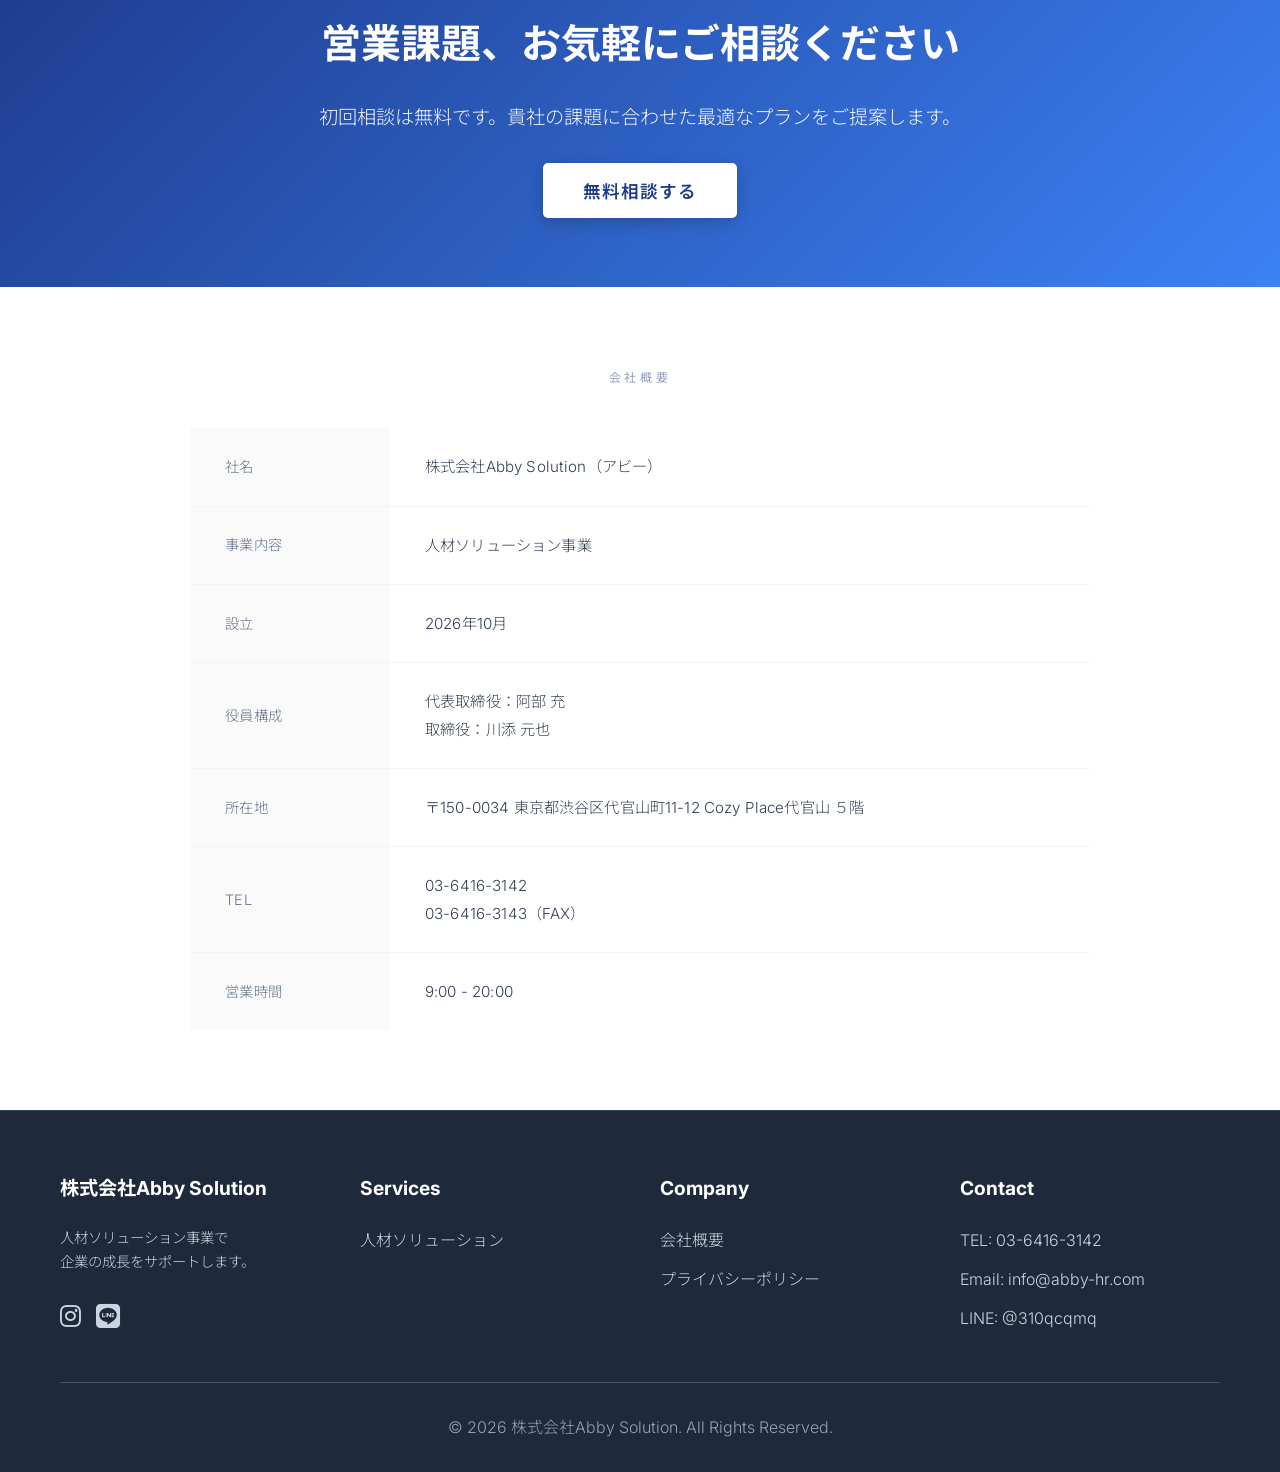
==== commit 669d432f: "auto-sync: 2026-10-07 18:15:20 UTC" ====
--- a/hr-solutions.html
+++ b/hr-solutions.html
@@ -190,7 +190,7 @@
                 </tr>
                 <tr>
                     <th>設立</th>
-                    <td>2026年2月</td>
+                    <td>2026年10月</td>
                 </tr>
                 <tr>
                     <th>役員構成</th>
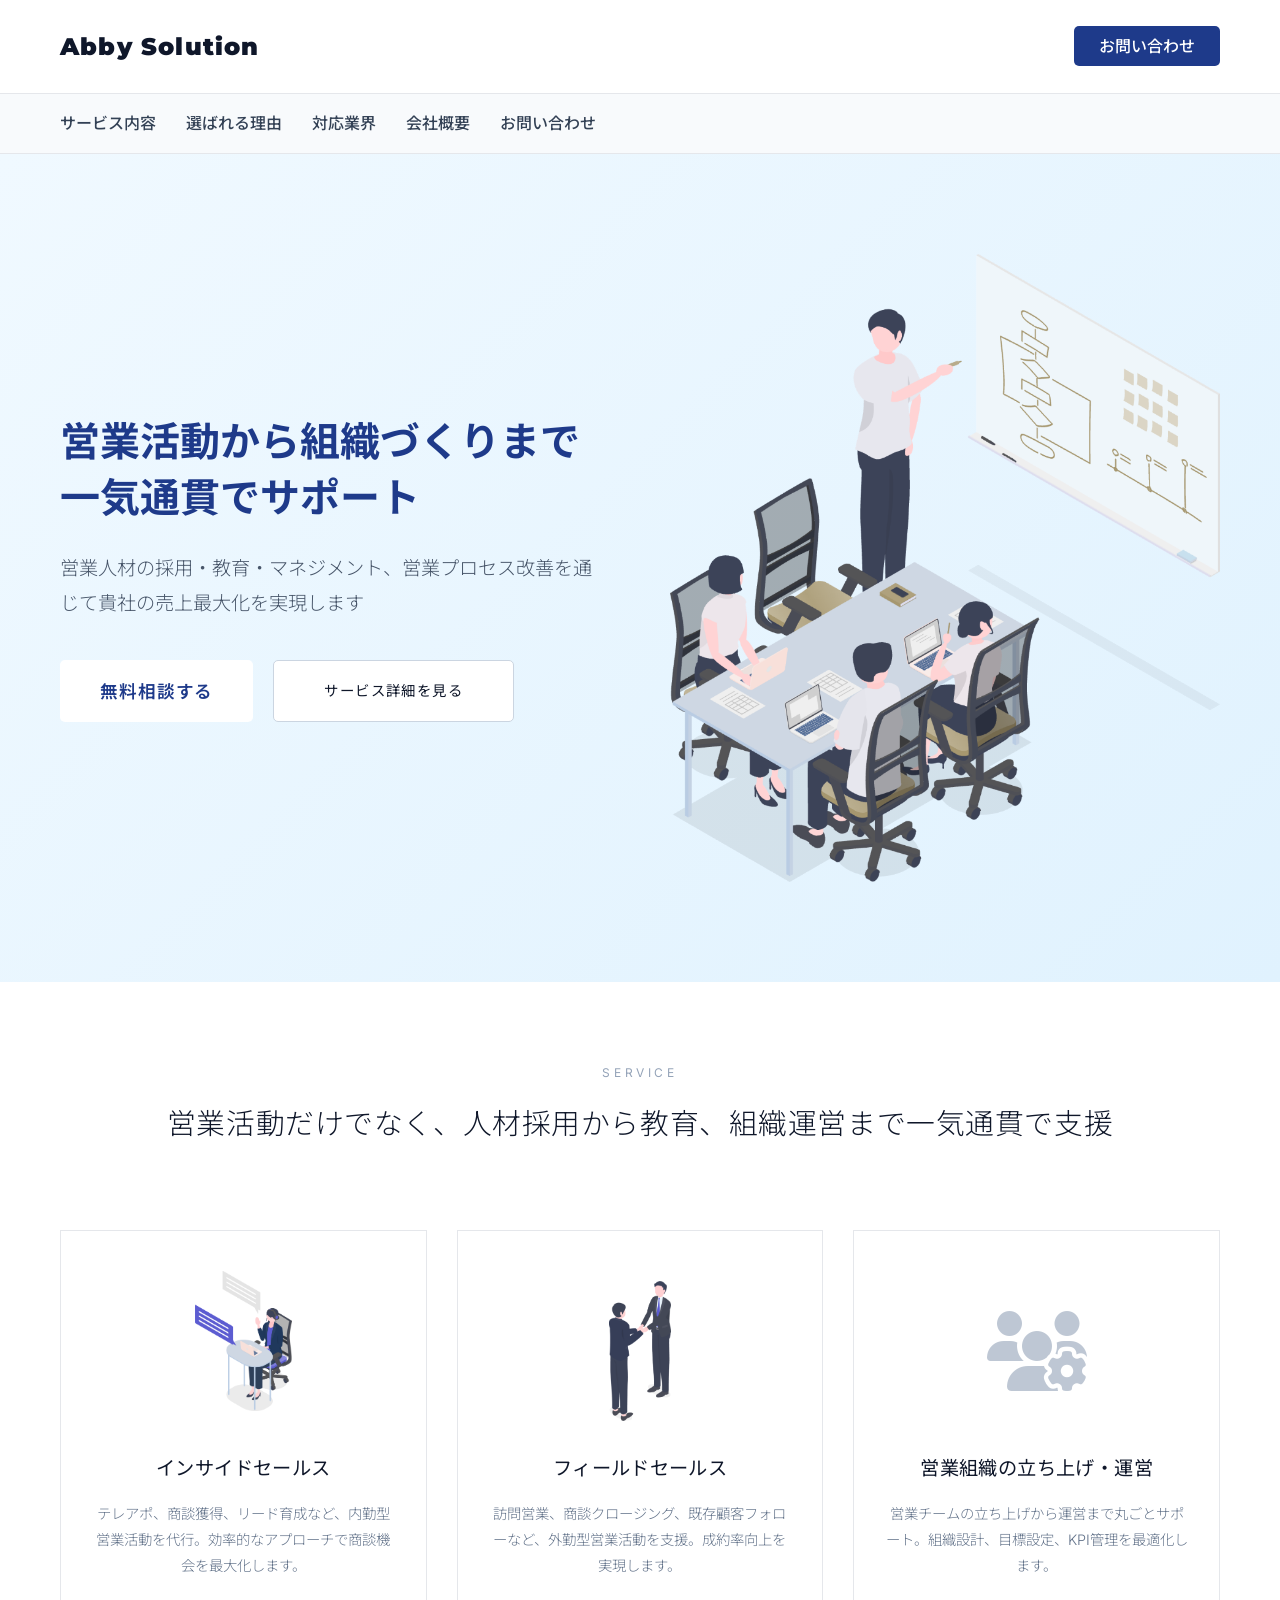
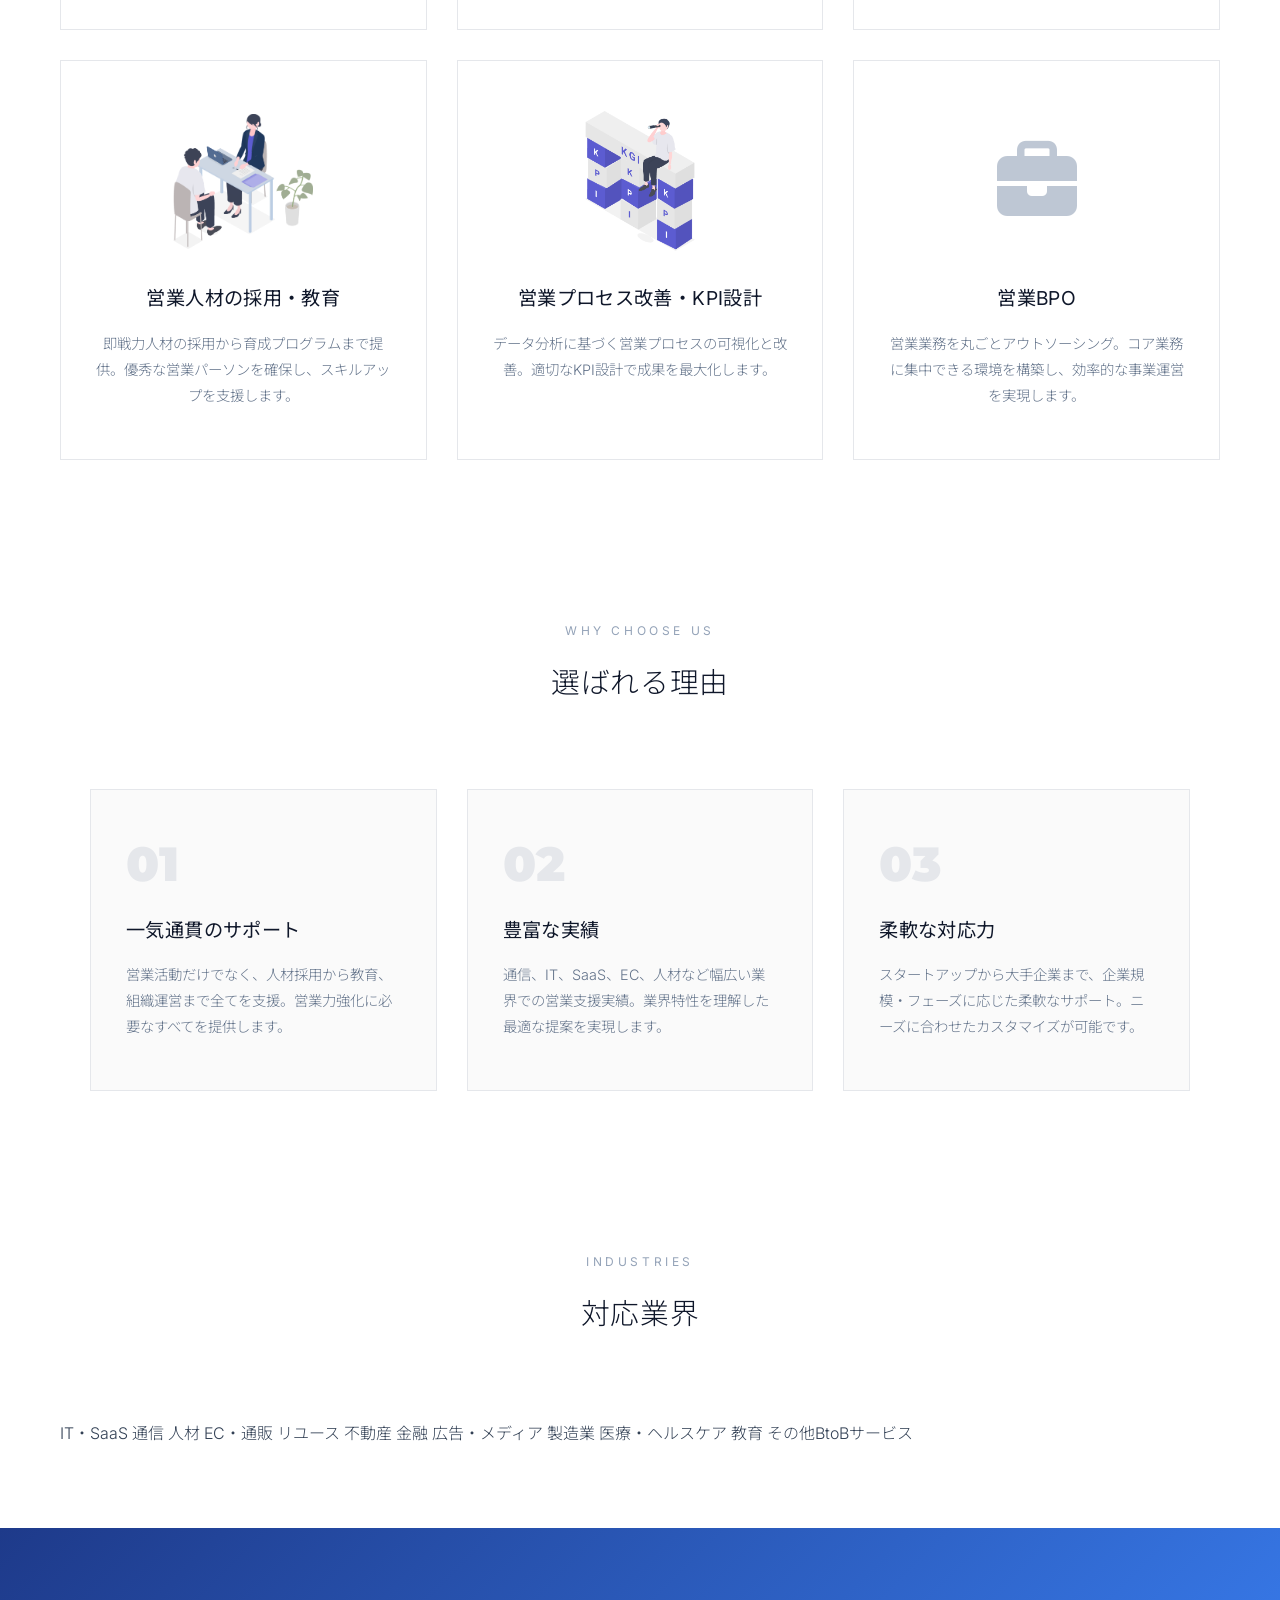
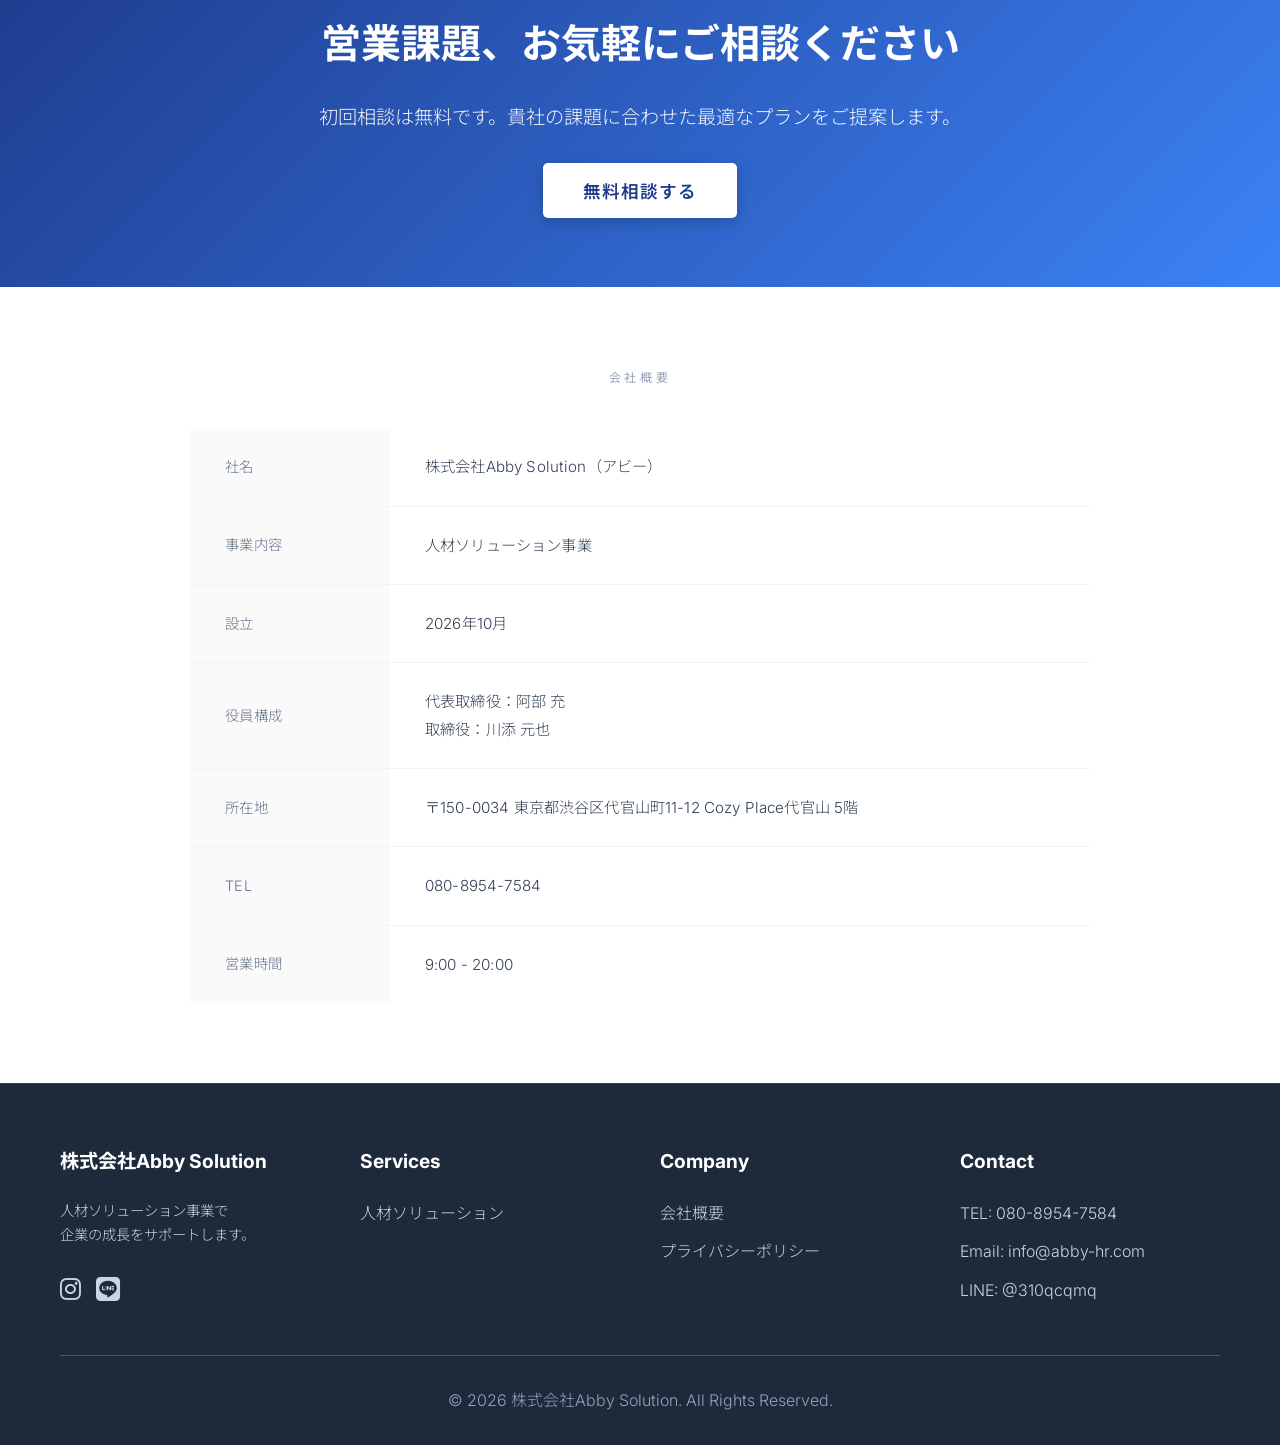
==== commit 21155fd2: "auto-sync: 2026-10-07 18:37:14 UTC" ====
--- a/hr-solutions.html
+++ b/hr-solutions.html
@@ -198,11 +198,11 @@
                 </tr>
                 <tr>
                     <th>所在地</th>
-                    <td>〒150-0034 東京都渋谷区代官山町11-12 Cozy Place代官山 ５階</td>
+                    <td>〒150-0034 東京都渋谷区代官山町11-12 Cozy Place代官山 5階</td>
                 </tr>
                 <tr>
                     <th>TEL</th>
-                    <td>03-6416-3142<br>03-6416-3143（FAX）</td>
+                    <td>080-8954-7584</td>
                 </tr>
                 <tr>
                     <th>営業時間</th>
@@ -244,7 +244,7 @@
                 <div class="footer-section">
                     <h3>Contact</h3>
                     <ul class="footer-links">
-                        <li><a href="tel:0364163142">TEL: 03-6416-3142</a></li>
+                        <li><a href="tel:08089547584">TEL: 080-8954-7584</a></li>
                         <li><a href="mailto:info@abby-hr.com">Email: info@abby-hr.com</a></li>
                         <li><a href="https://lin.ee/yBD59DW" target="_blank">LINE: @310qcqmq</a></li>
                     </ul>
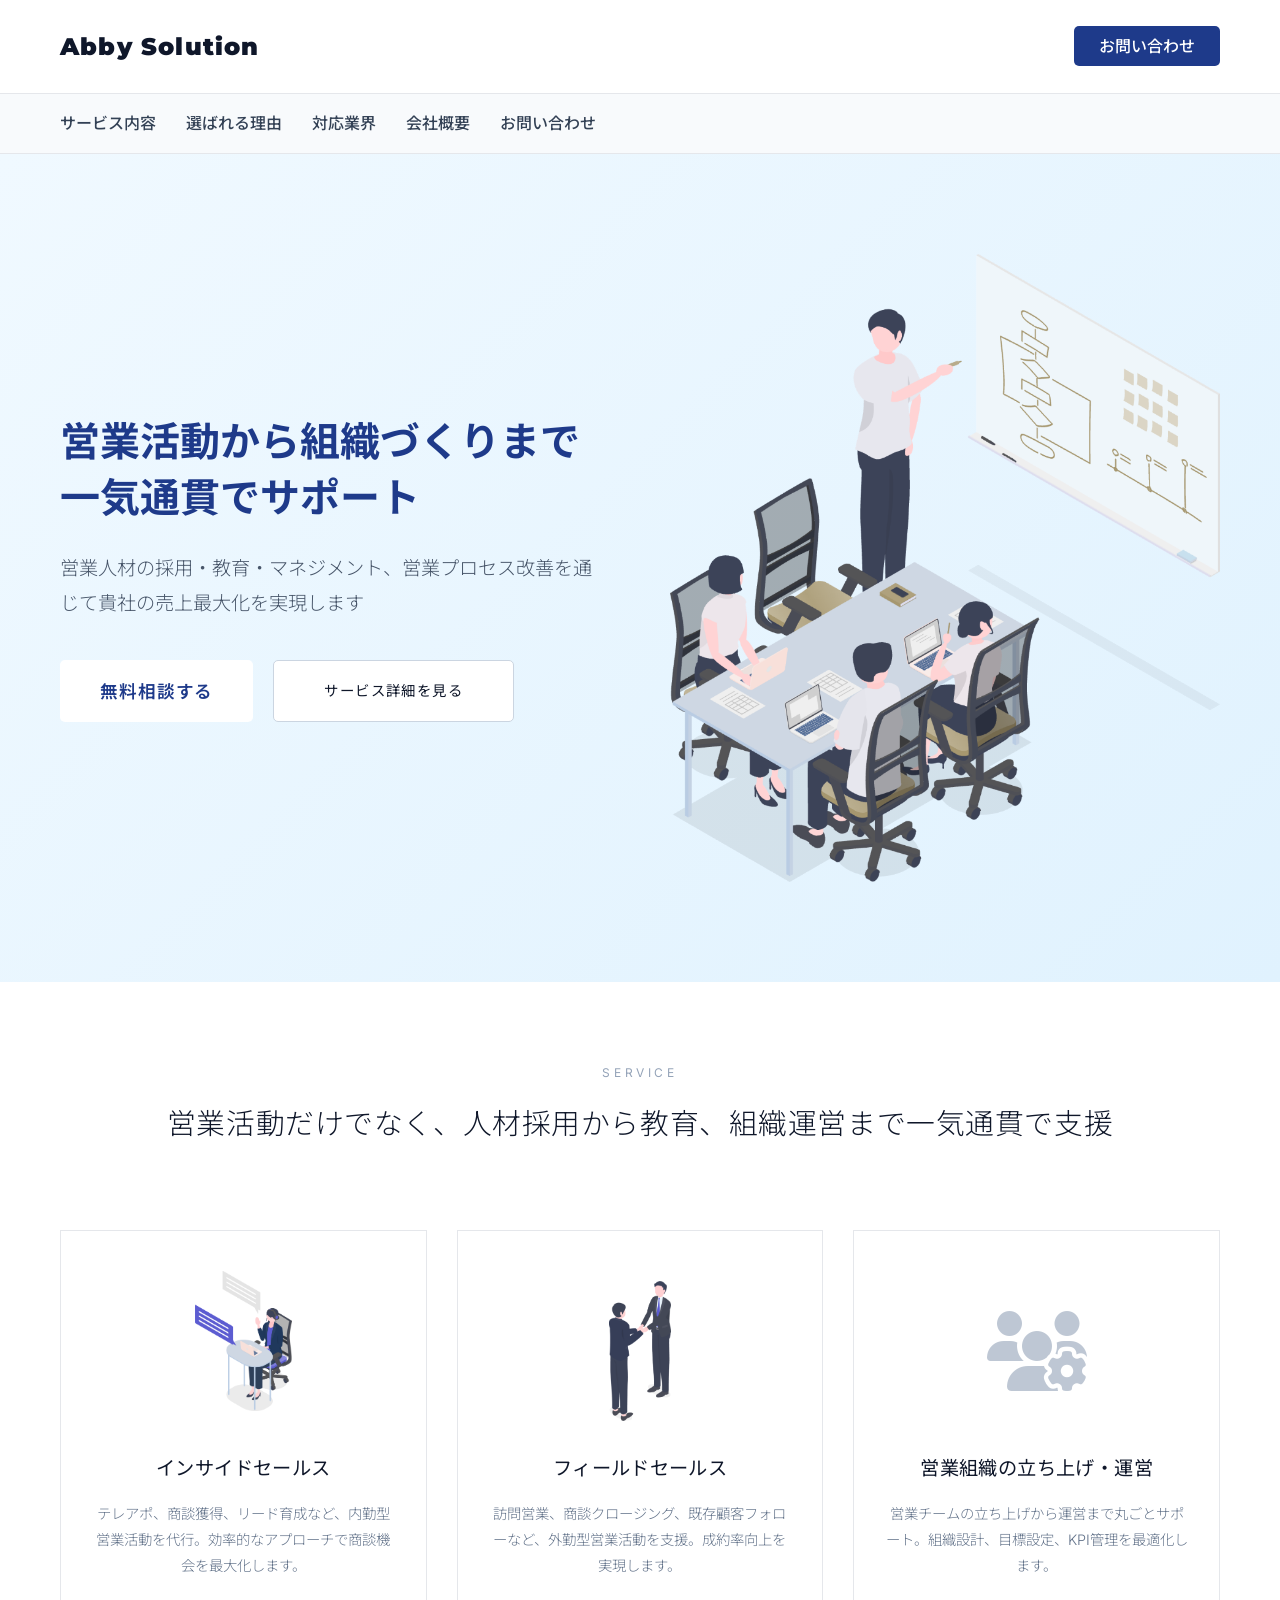
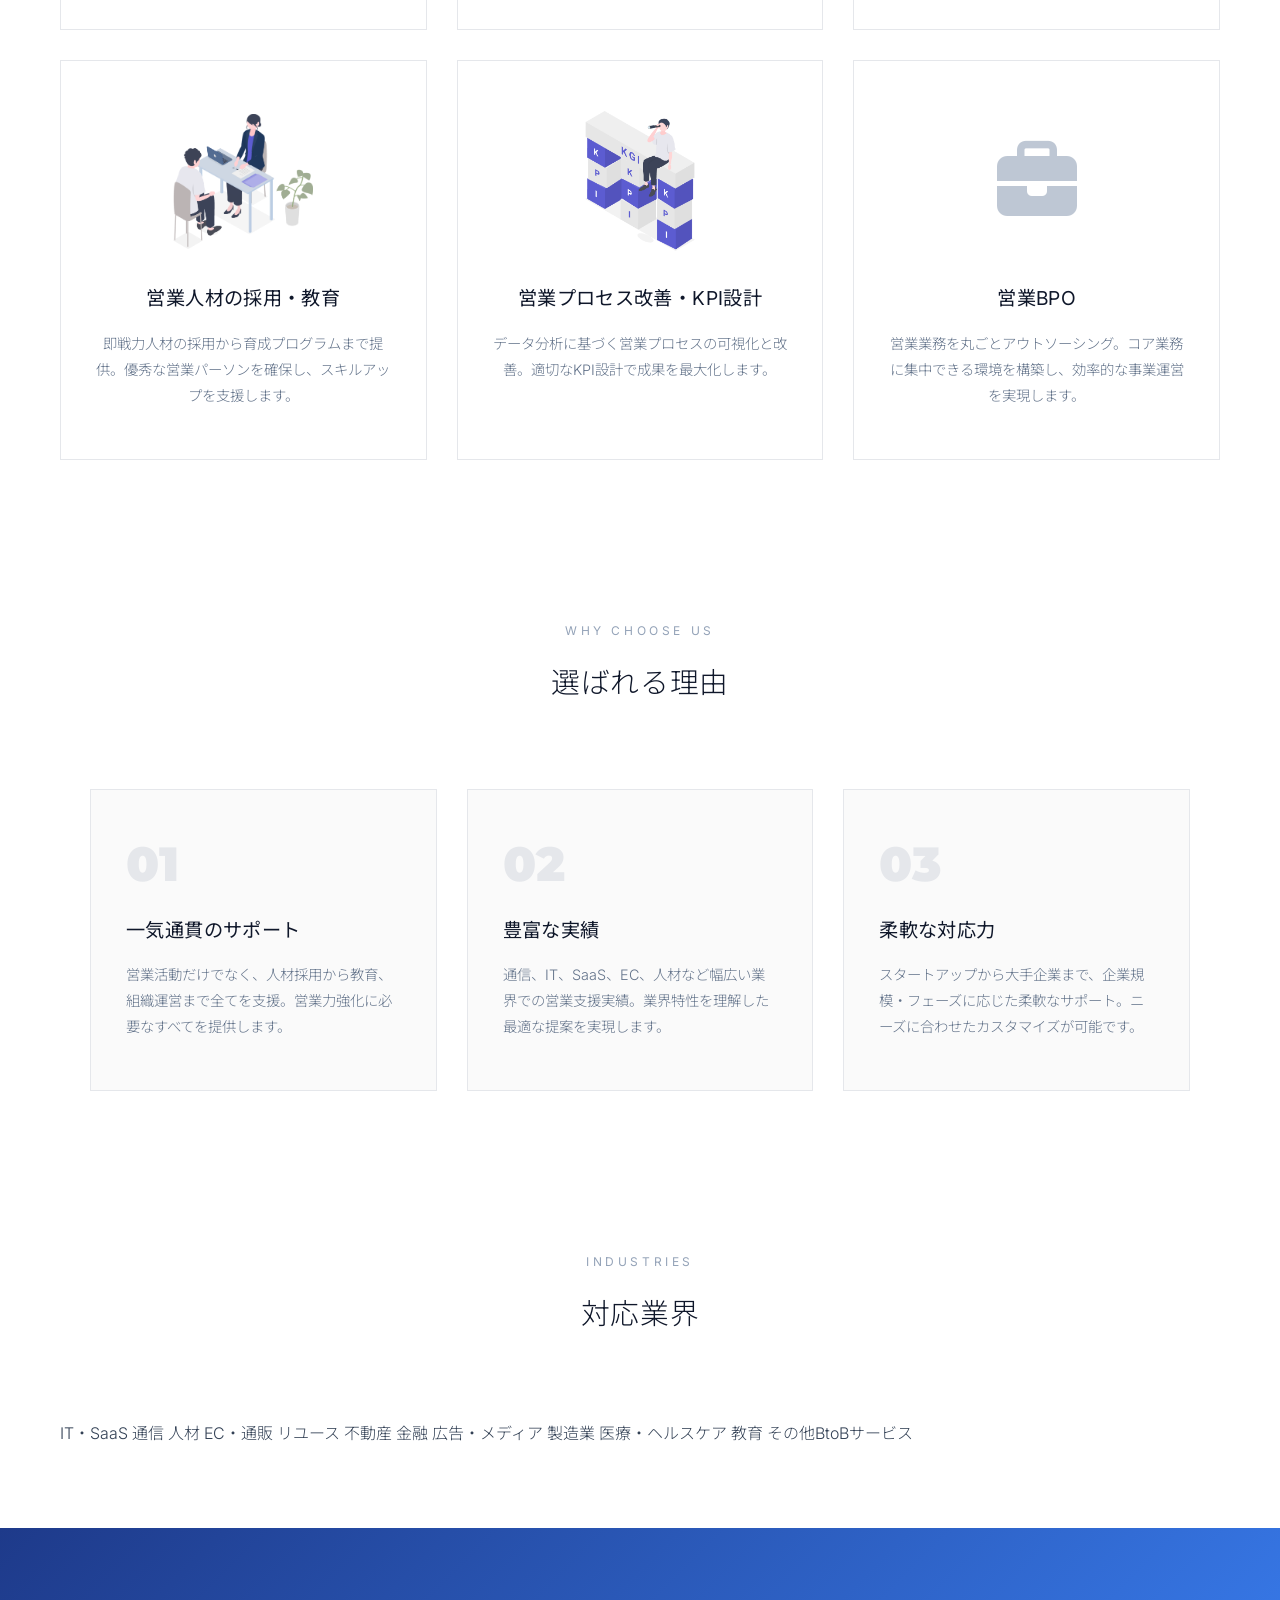
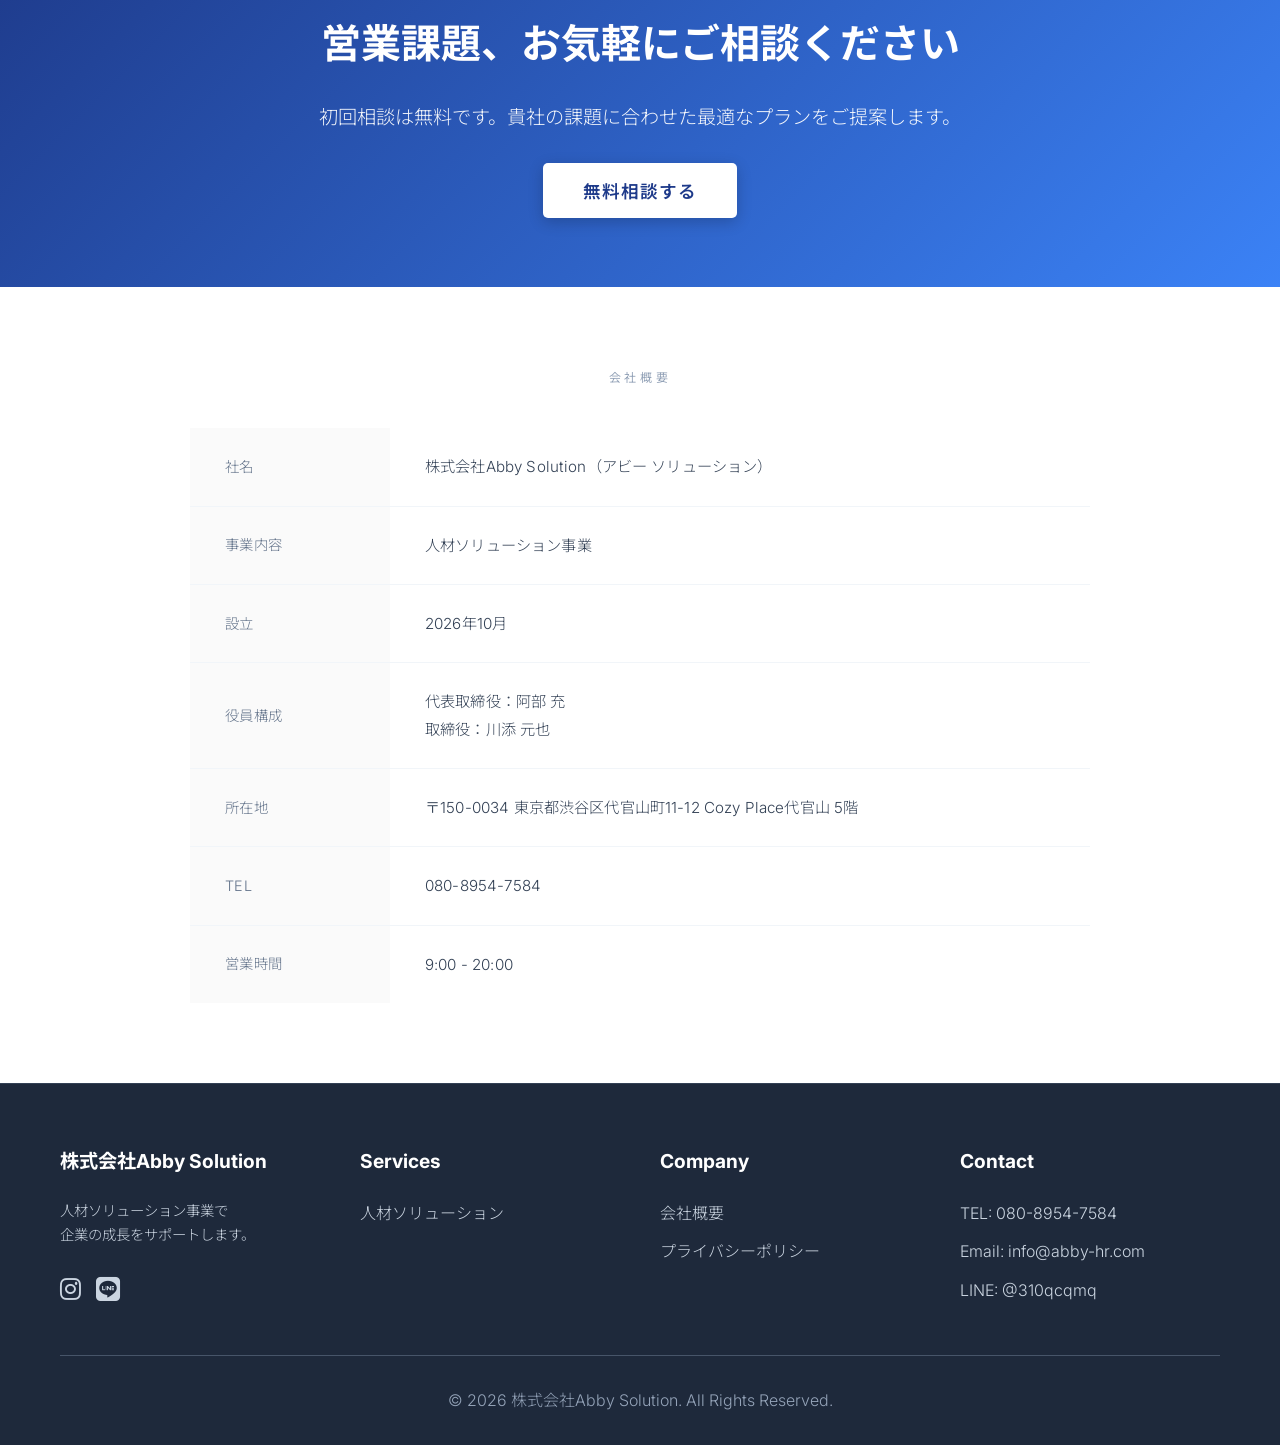
==== commit 553daee7: "auto-sync: 2026-10-07 18:42:40 UTC" ====
--- a/hr-solutions.html
+++ b/hr-solutions.html
@@ -182,7 +182,7 @@
             <table class="company-table">
                 <tr>
                     <th>社名</th>
-                    <td>株式会社Abby Solution（アビー）</td>
+                    <td>株式会社Abby Solution（アビー ソリューション）</td>
                 </tr>
                 <tr>
                     <th>事業内容</th>
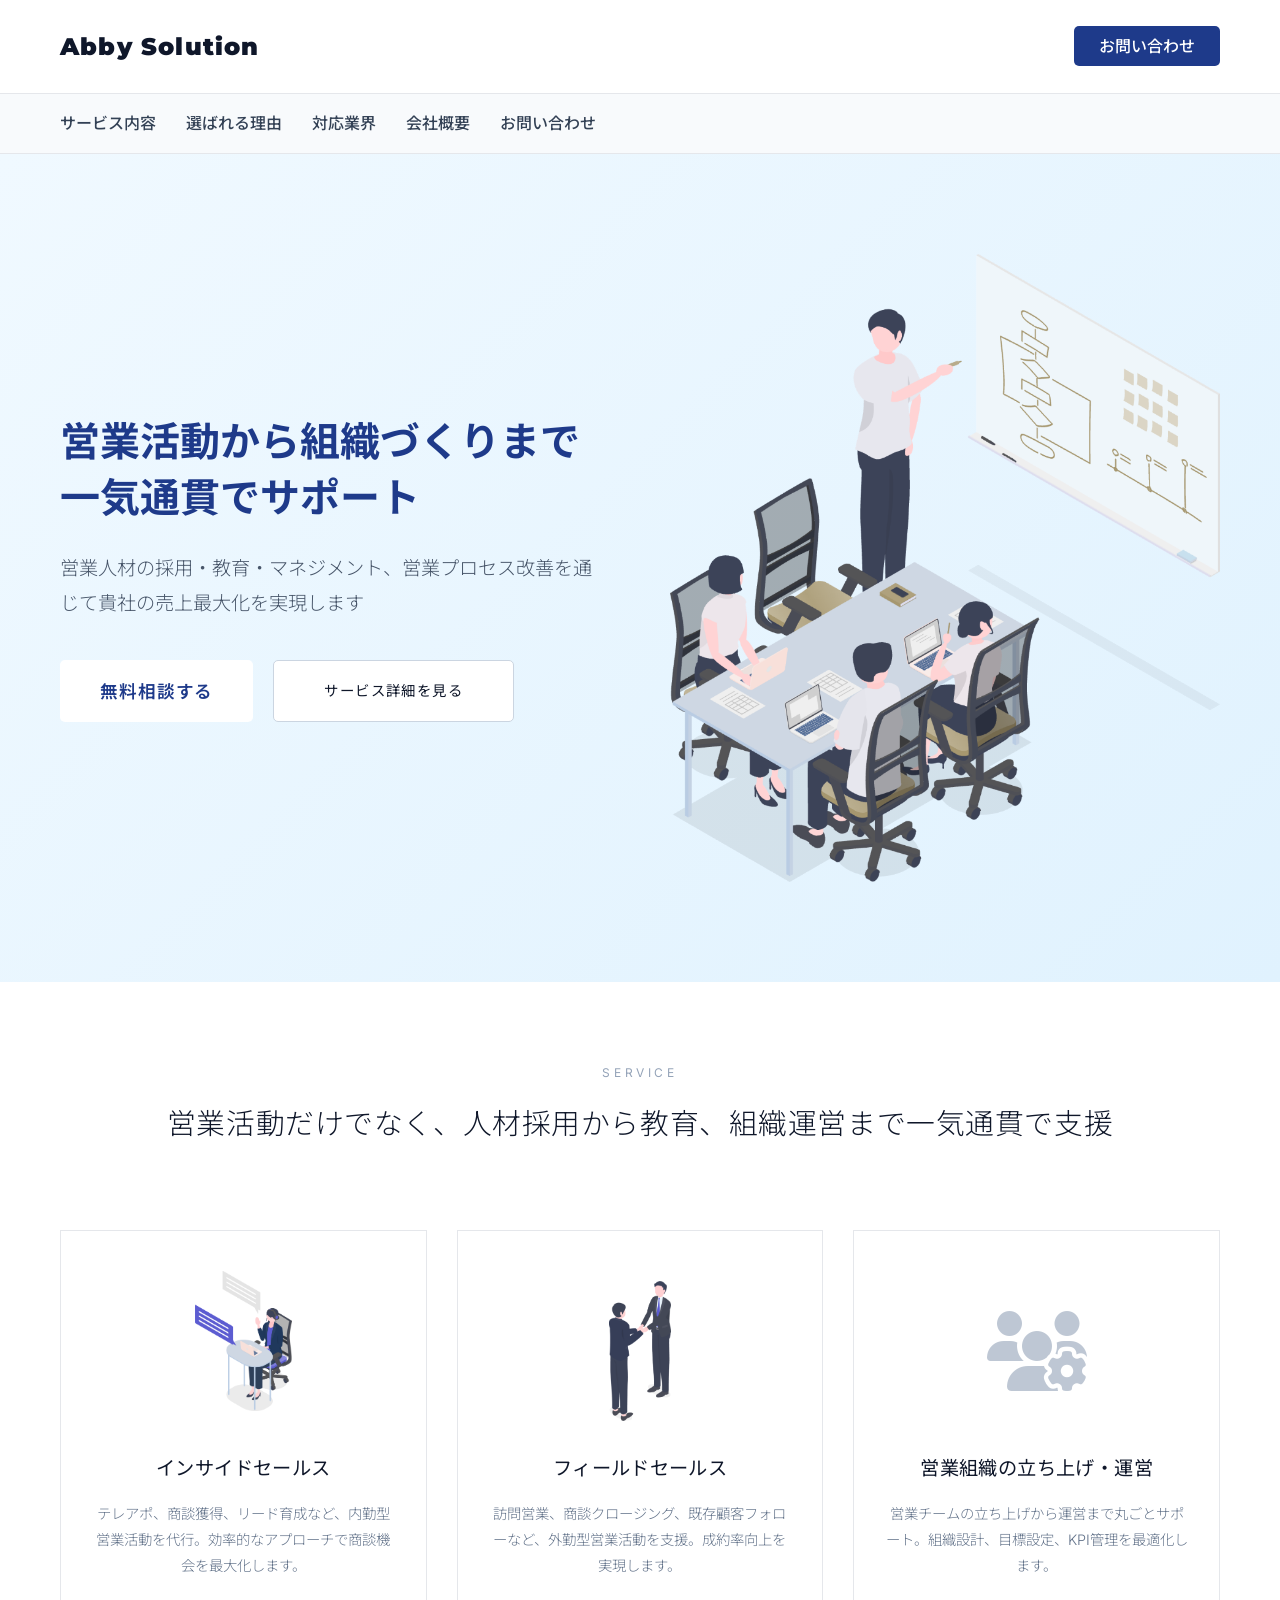
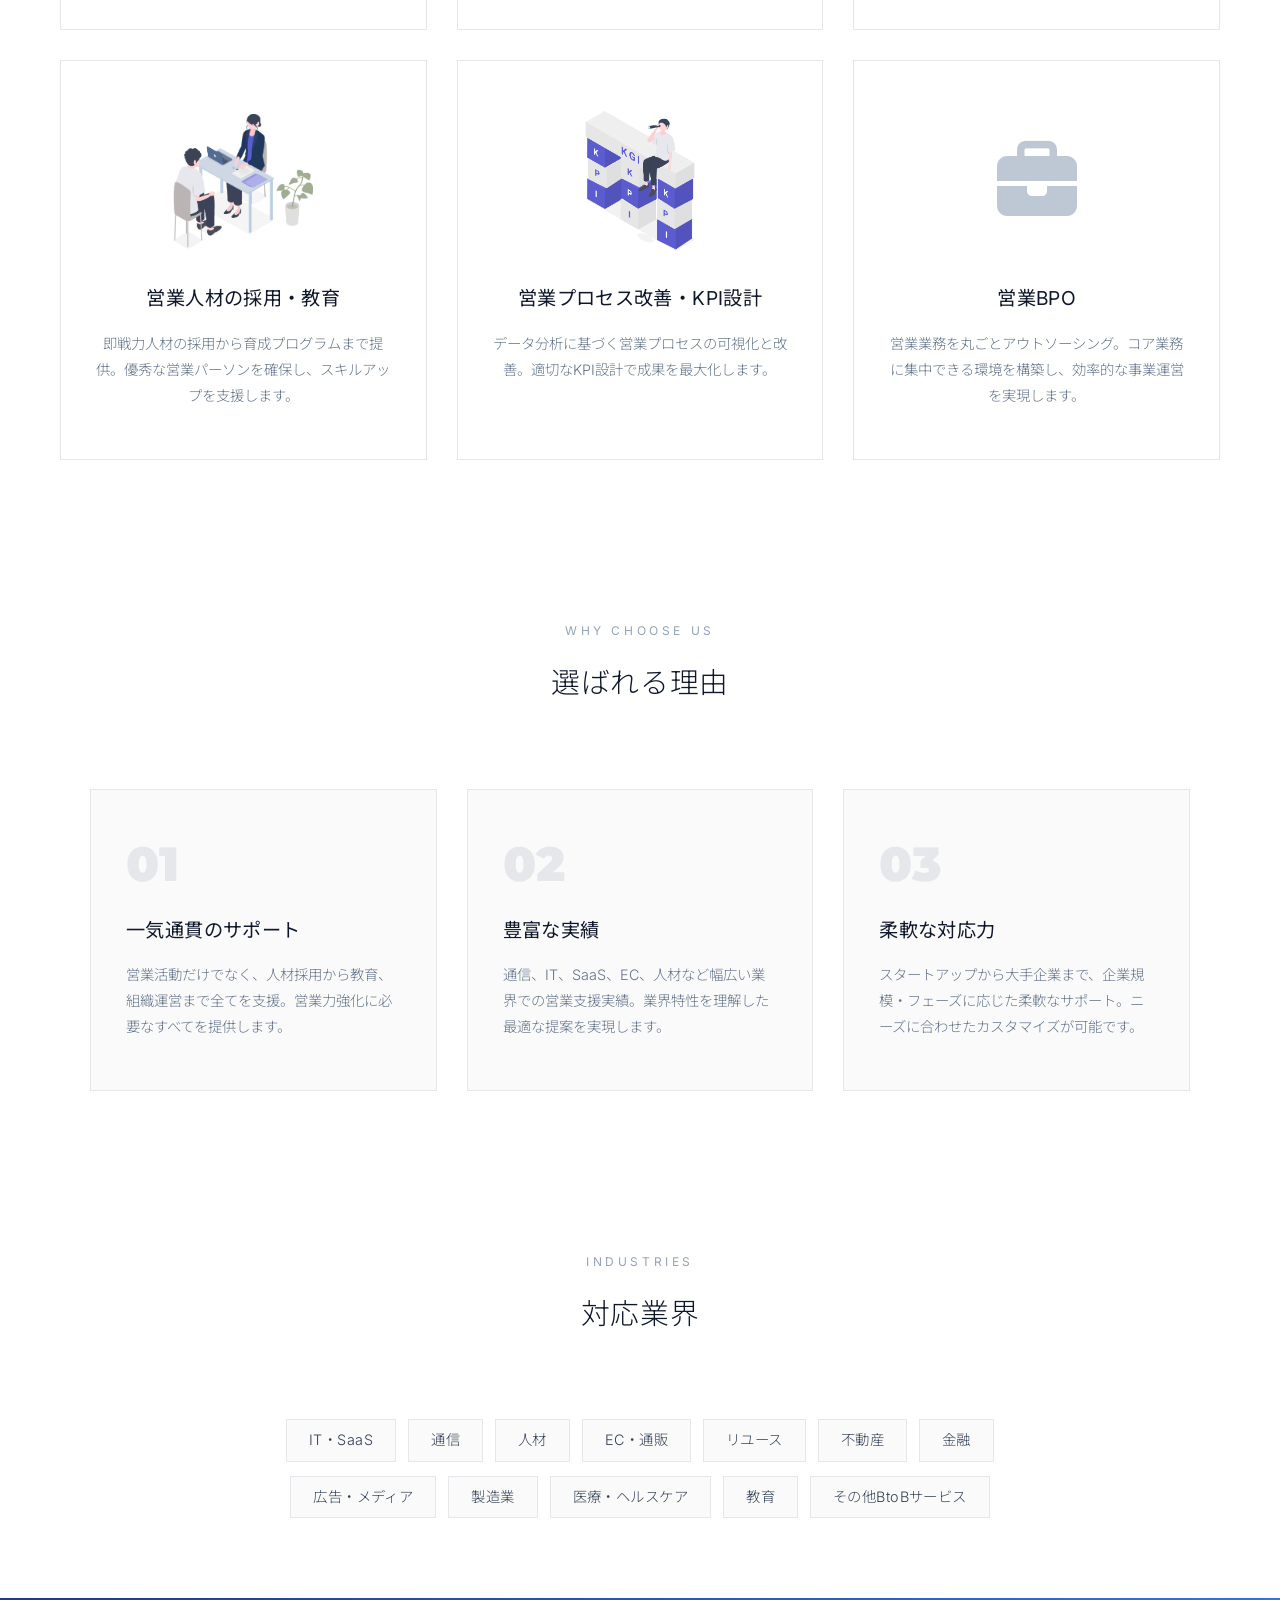
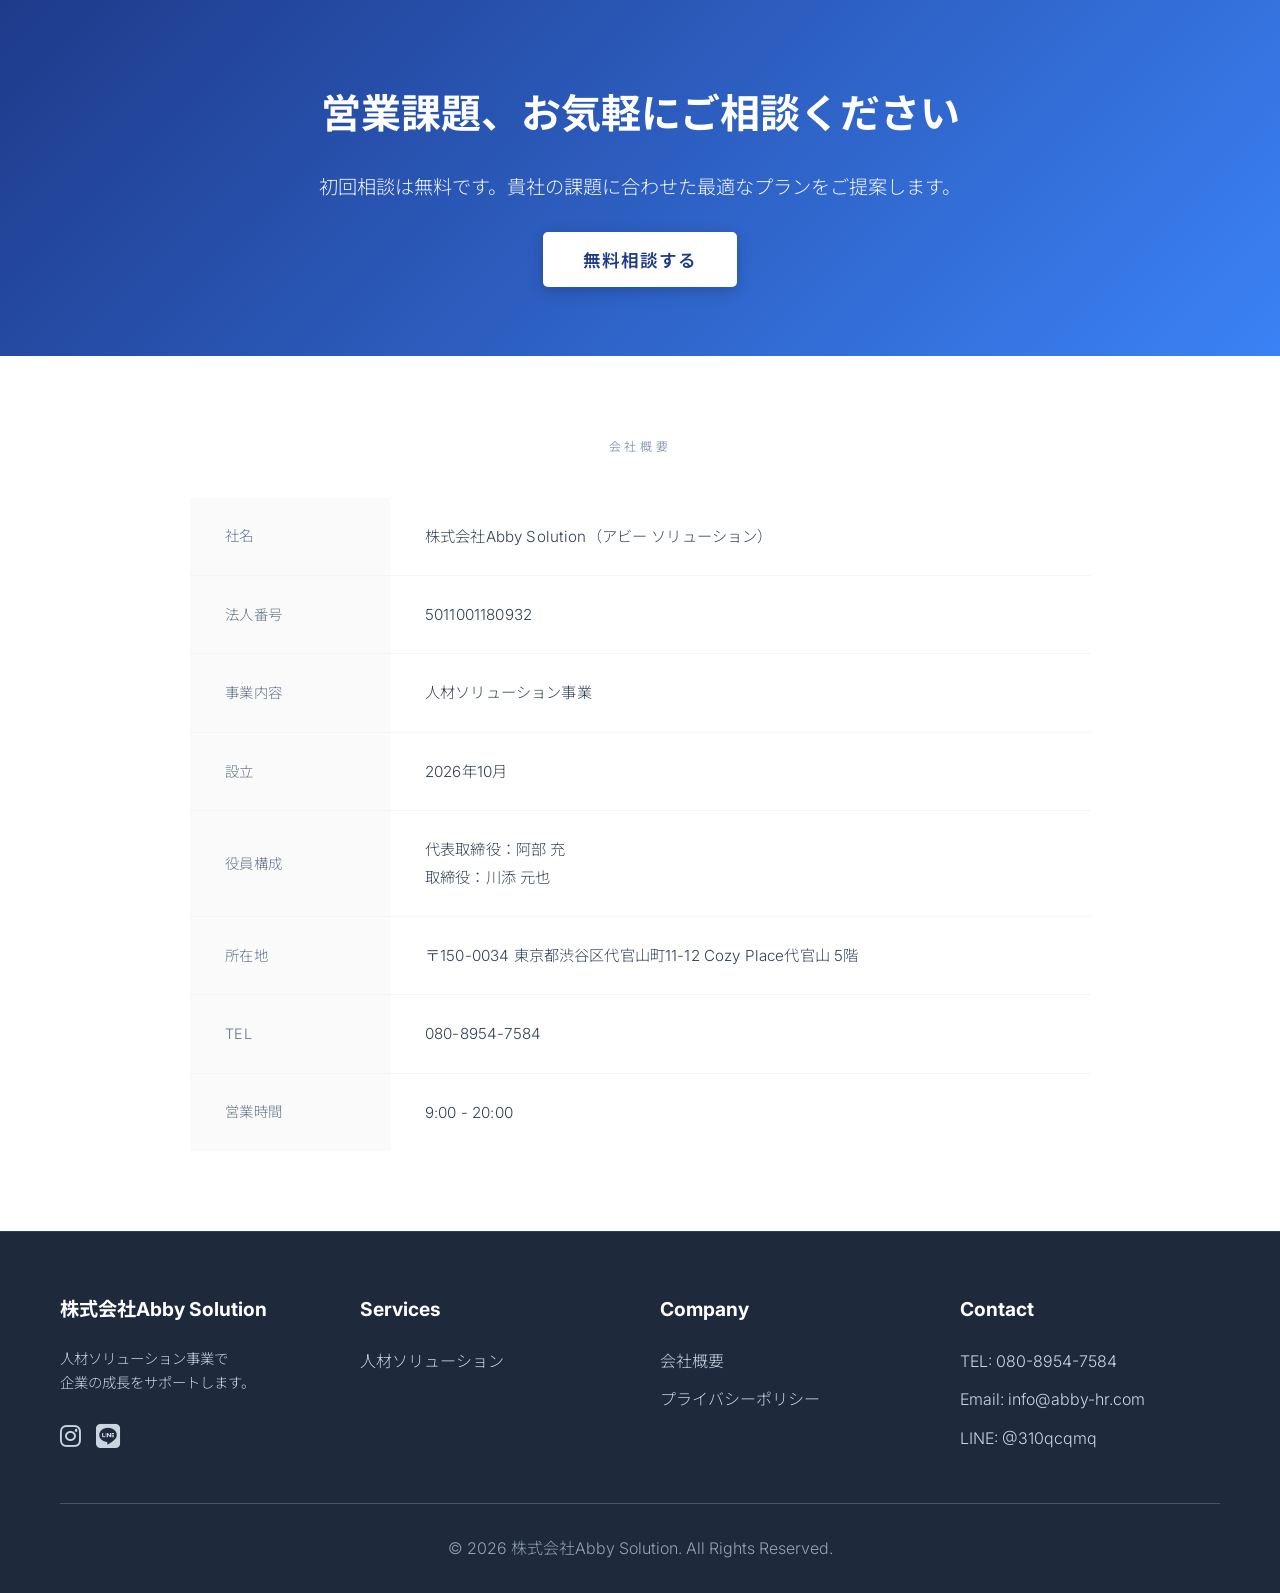
==== commit 1ebdc219: "auto-sync: 2026-10-14 03:25:08 UTC" ====
--- a/hr-solutions.html
+++ b/hr-solutions.html
@@ -185,6 +185,10 @@
                     <td>株式会社Abby Solution（アビー ソリューション）</td>
                 </tr>
                 <tr>
+                    <th>法人番号</th>
+                    <td>5011001180932</td>
+                </tr>
+                <tr>
                     <th>事業内容</th>
                     <td>人材ソリューション事業</td>
                 </tr>
--- a/css/sales-support.css
+++ b/css/sales-support.css
@@ -15,6 +15,8 @@
     color: #334155;
     background-color: #ffffff;
     font-weight: 300;
+    overflow-x: hidden;
+    -webkit-text-size-adjust: 100%;
 }
 
 .container {
@@ -431,6 +433,36 @@
     color: #334155;
     letter-spacing: 0.05em;
     line-height: 1.6;
+}
+
+/* Industries List (text list variant) */
+.industries-list {
+    display: flex;
+    flex-wrap: wrap;
+    justify-content: center;
+    gap: 14px 12px;
+    max-width: 900px;
+    margin: 0 auto;
+    padding: 0 20px;
+}
+
+.industry-item {
+    display: inline-block;
+    padding: 10px 22px;
+    background: #fafafa;
+    border: 0.5px solid #e5e7eb;
+    color: #334155;
+    font-size: 0.9rem;
+    font-weight: 300;
+    letter-spacing: 0.03em;
+    line-height: 1.4;
+    transition: all 0.3s ease;
+}
+
+.industry-item:hover {
+    background: #0f172a;
+    color: #ffffff;
+    border-color: #0f172a;
 }
 
 /* ========================================
@@ -1126,6 +1158,49 @@
 
     .company-table td {
         padding: 15px 20px 30px;
+        word-break: break-word;
+    }
+
+    .industries-list {
+        gap: 12px 10px;
+        padding: 0 16px;
+    }
+
+    .industry-item {
+        font-size: 0.85rem;
+        padding: 9px 18px;
+    }
+
+    .contact-info-cards {
+        grid-template-columns: 1fr;
+        gap: 20px;
+        margin-bottom: 60px;
+    }
+
+    .contact-info-card {
+        padding: 35px 25px;
+    }
+
+    .form-container {
+        padding: 40px 25px;
+    }
+
+    .header-top {
+        padding: 18px 0;
+    }
+
+    .logo {
+        font-size: 1.25rem;
+    }
+
+    .section-subtitle {
+        font-size: 1.5rem;
+        margin-bottom: 50px;
+    }
+
+    .nav-menu a {
+        display: block;
+        padding: 12px 0;
     }
 }
 
@@ -1143,5 +1218,33 @@
         text-align: center;
     }
 
-
-}
+    .industry-item {
+        font-size: 0.8rem;
+        padding: 8px 14px;
+    }
+
+    .form-container {
+        padding: 30px 18px;
+    }
+
+    .logo {
+        font-size: 1.1rem;
+    }
+
+    .page-header {
+        padding: 50px 0;
+    }
+
+    .contact-info-card .contact-value {
+        font-size: 1.25rem;
+    }
+
+    .header-top {
+        padding: 15px 0;
+    }
+
+    .btn-header-contact {
+        padding: 9px 18px;
+        font-size: 0.9rem;
+    }
+}
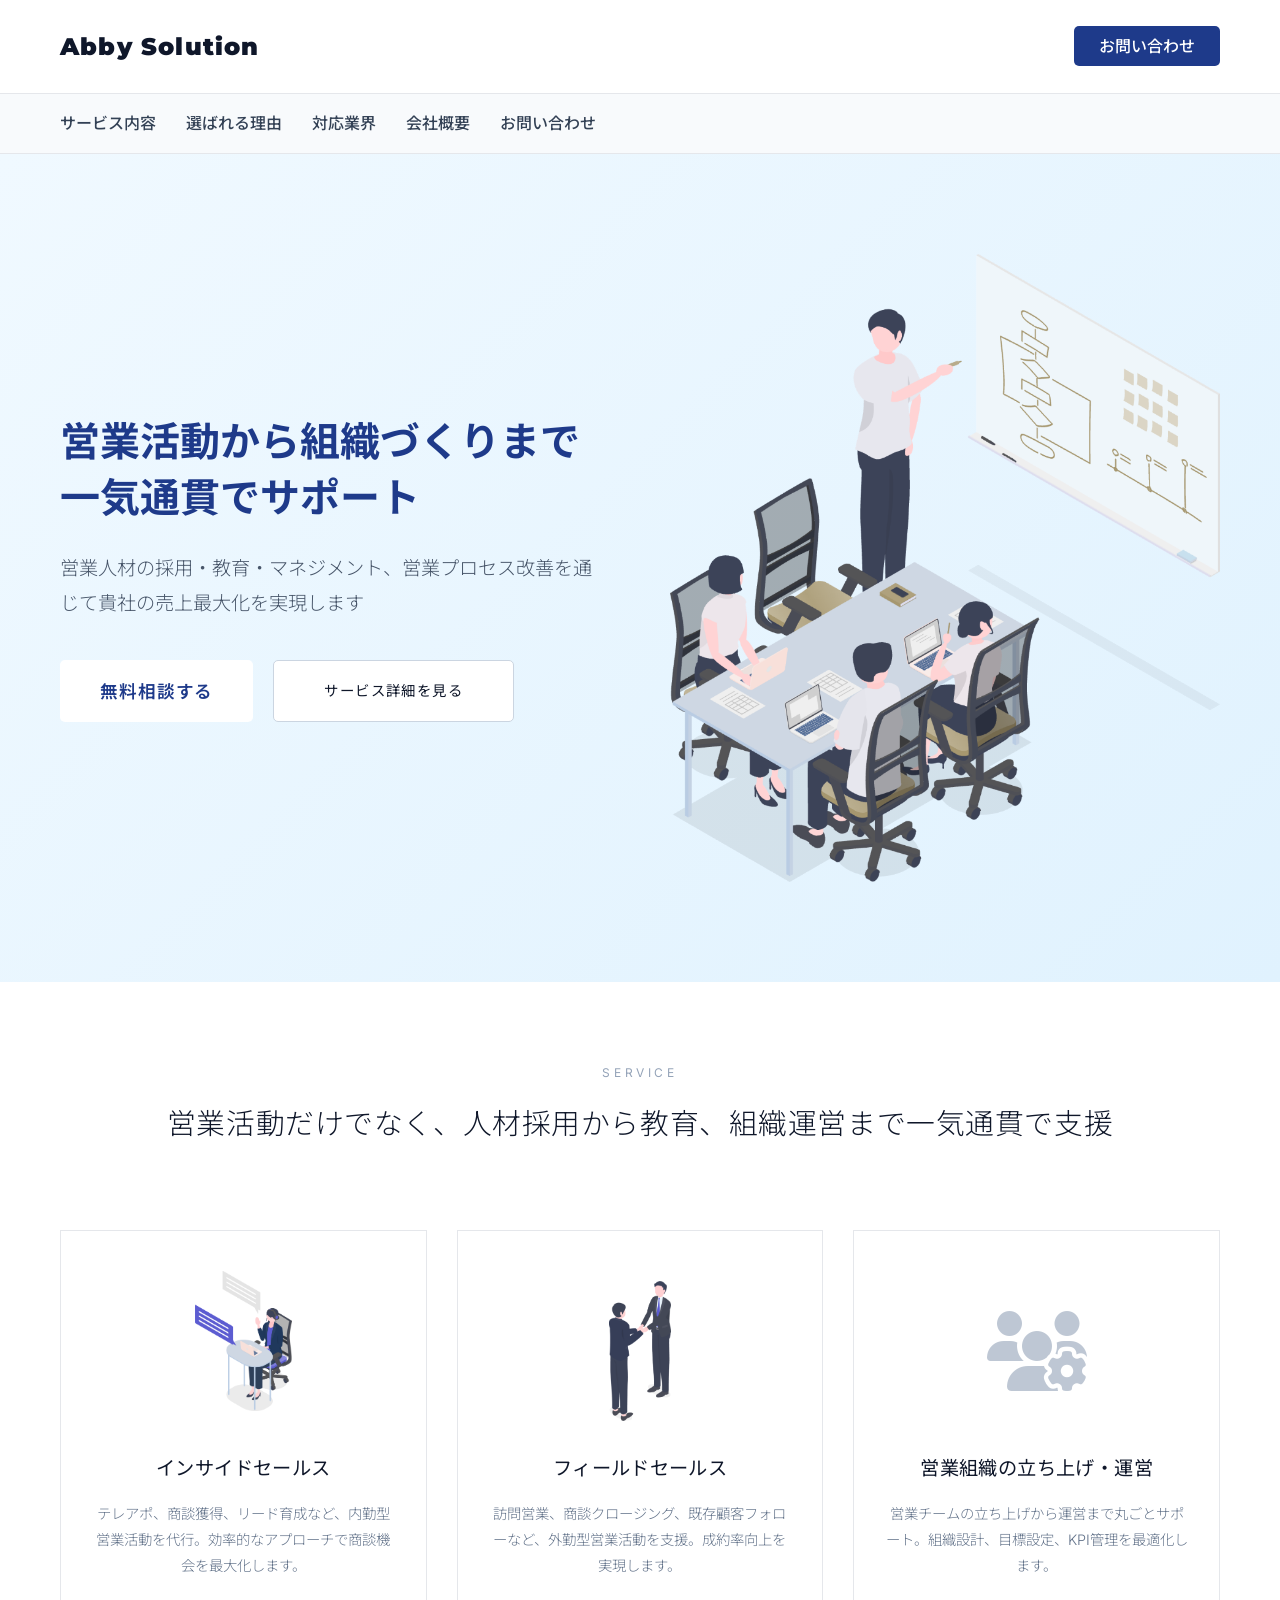
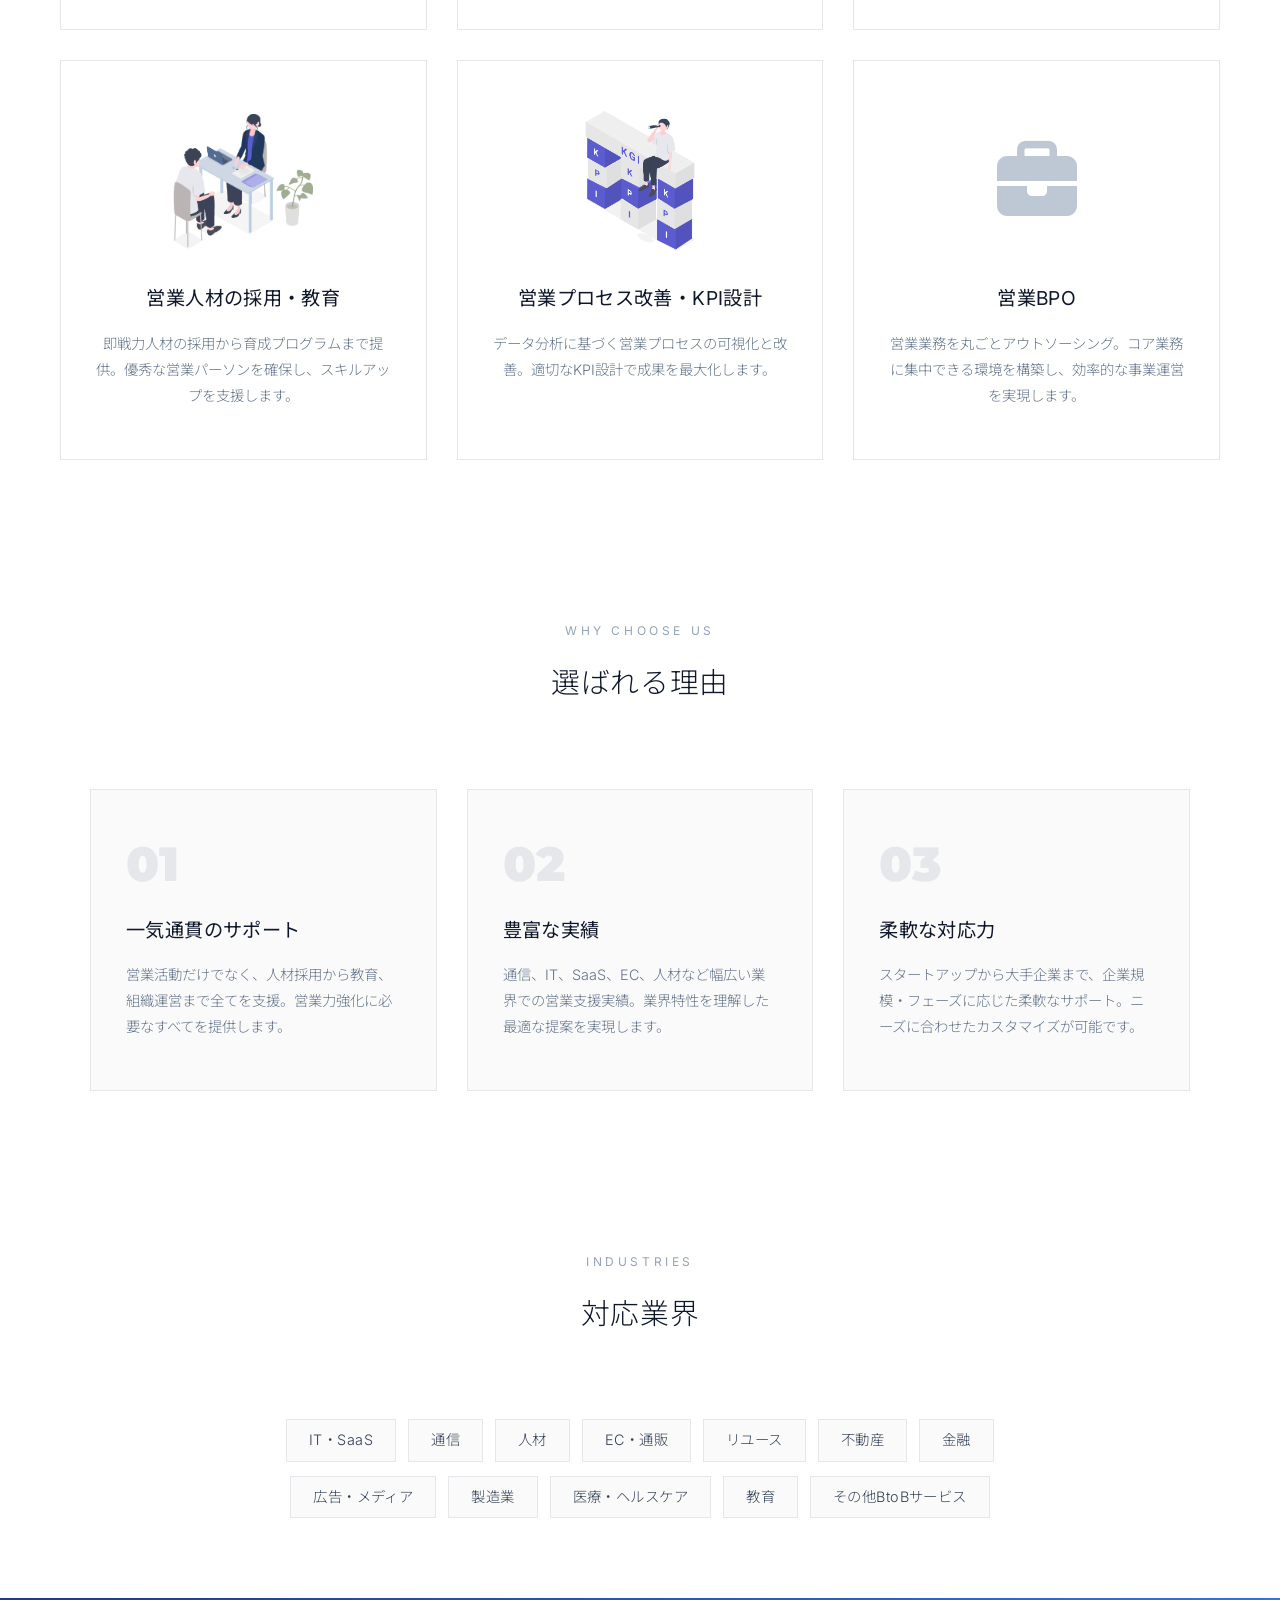
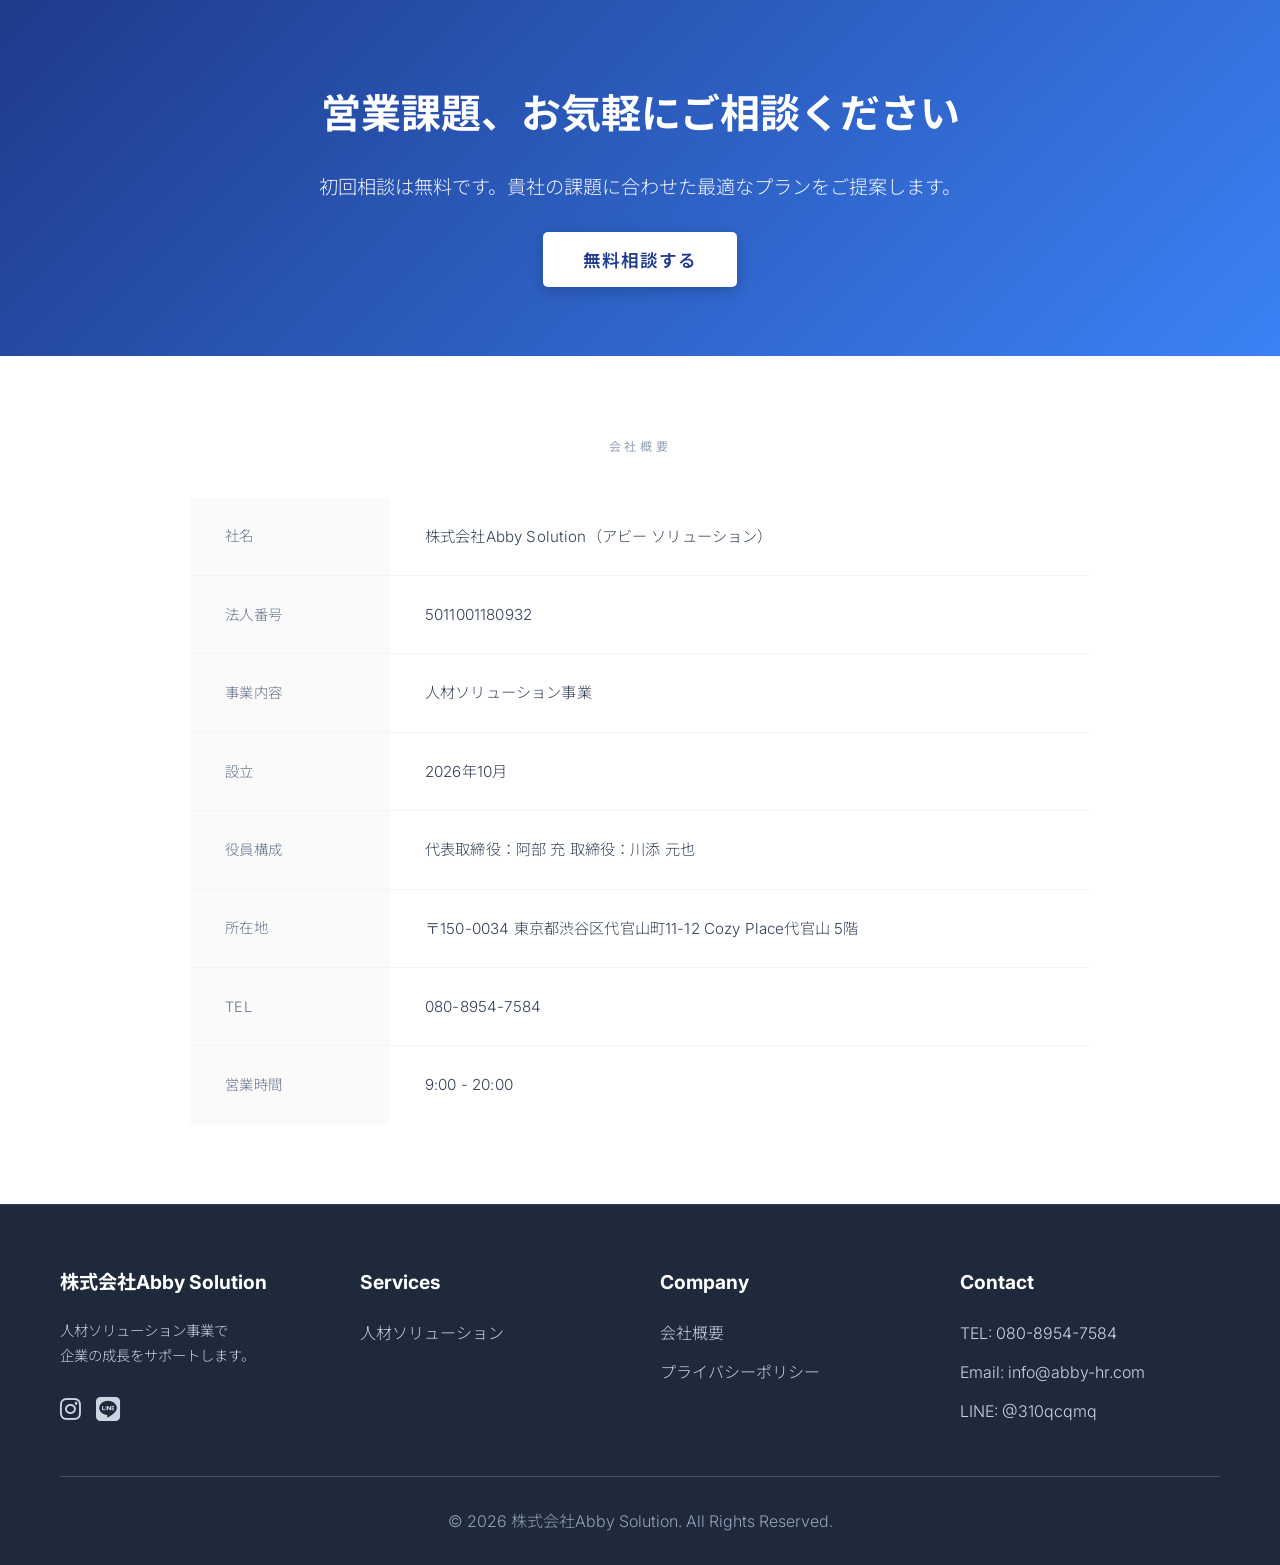
==== commit ad4692cb: "auto-sync: 2026-10-14 03:30:40 UTC" ====
--- a/hr-solutions.html
+++ b/hr-solutions.html
@@ -198,7 +198,12 @@
                 </tr>
                 <tr>
                     <th>役員構成</th>
-                    <td>代表取締役：阿部 充<br>取締役：川添 元也</td>
+                    <td>
+                        <div class="officer-list">
+                            <span class="officer-role">代表取締役：</span><span class="officer-name">阿部 充</span>
+                            <span class="officer-role">取締役：</span><span class="officer-name">川添 元也</span>
+                        </div>
+                    </td>
                 </tr>
                 <tr>
                     <th>所在地</th>
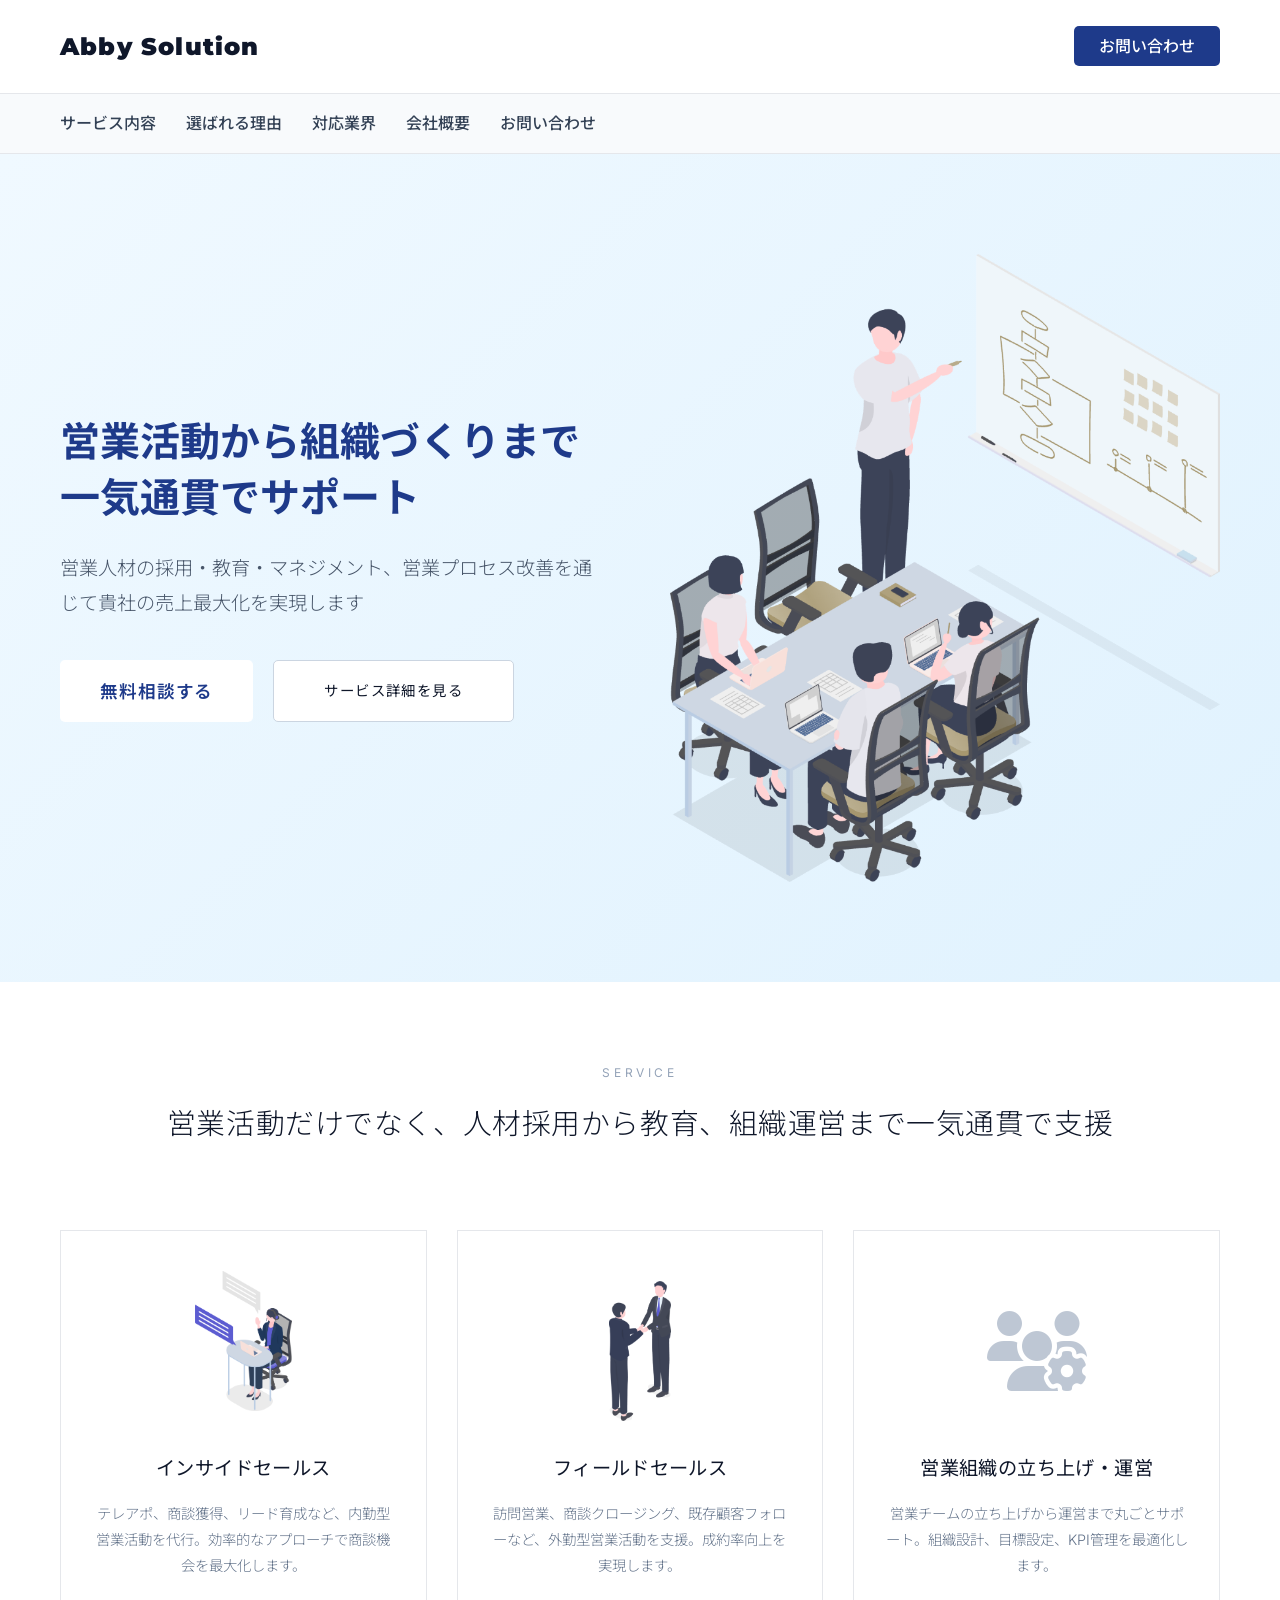
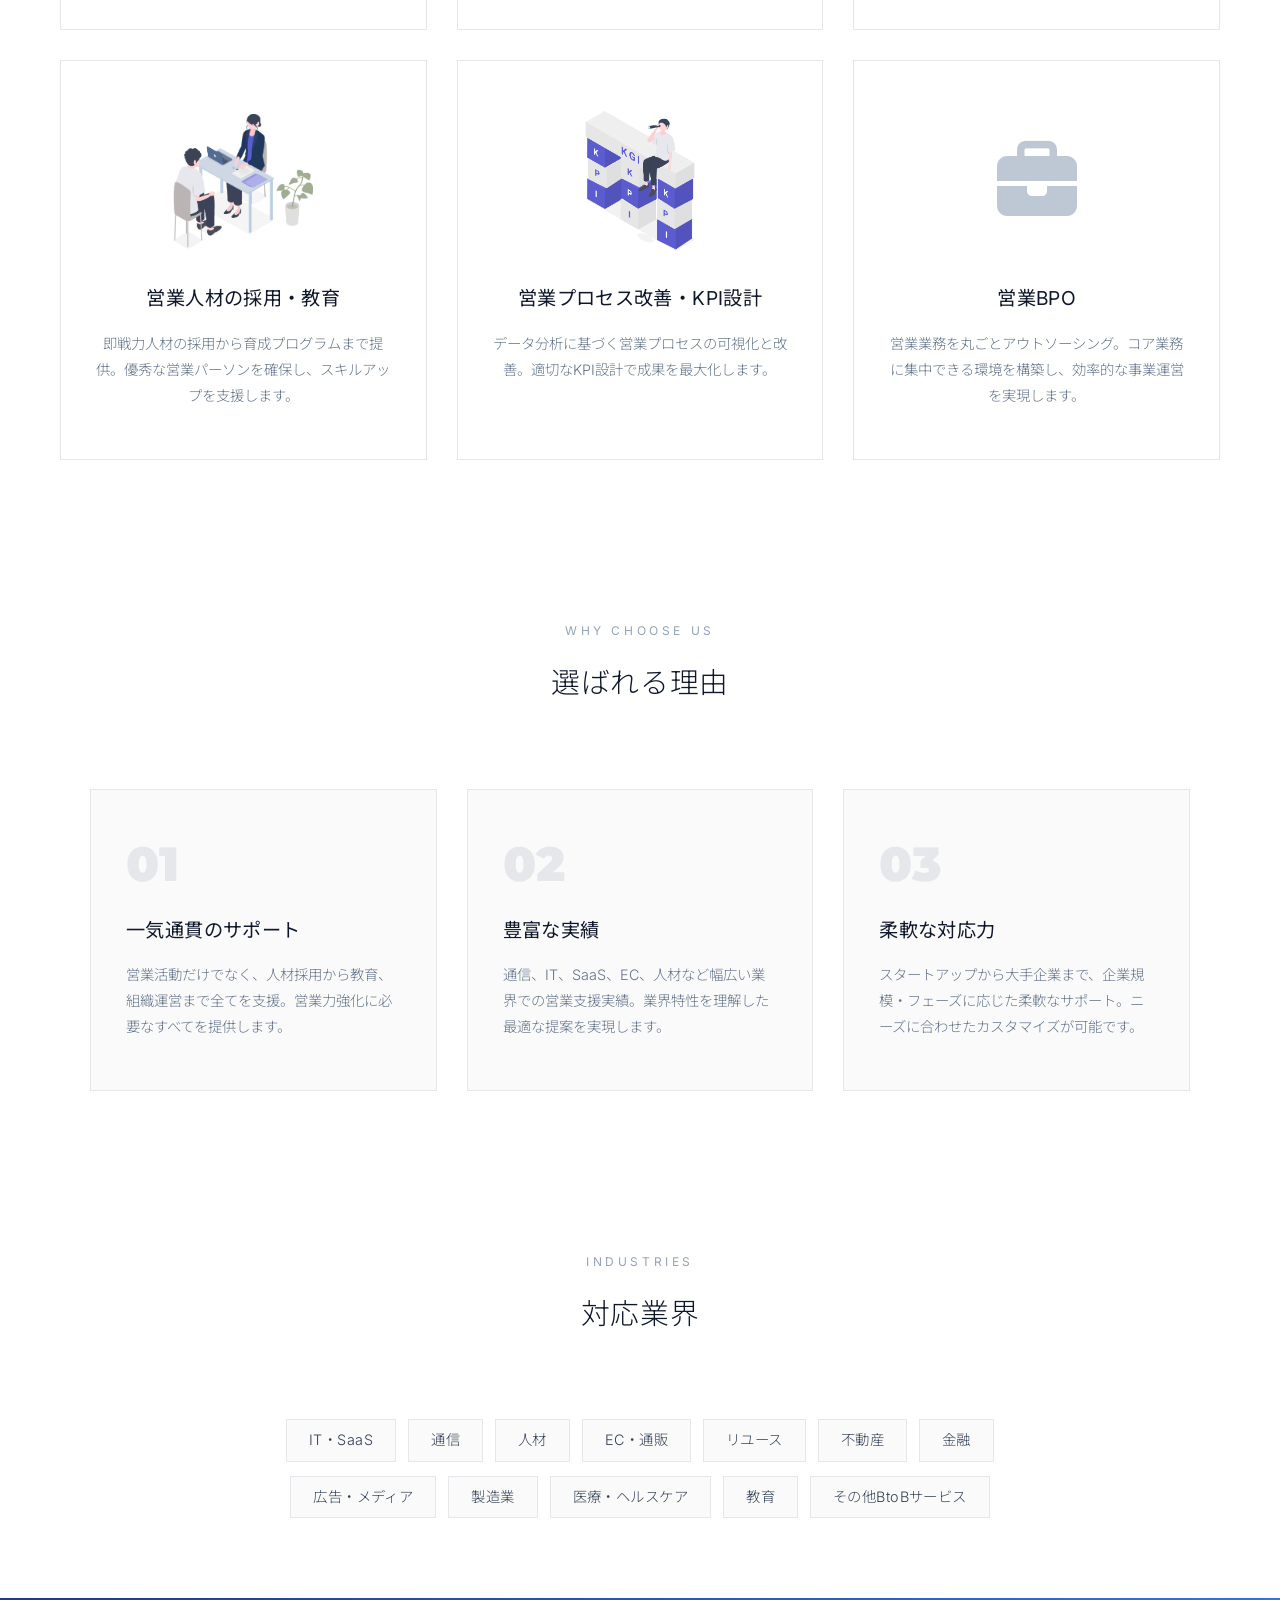
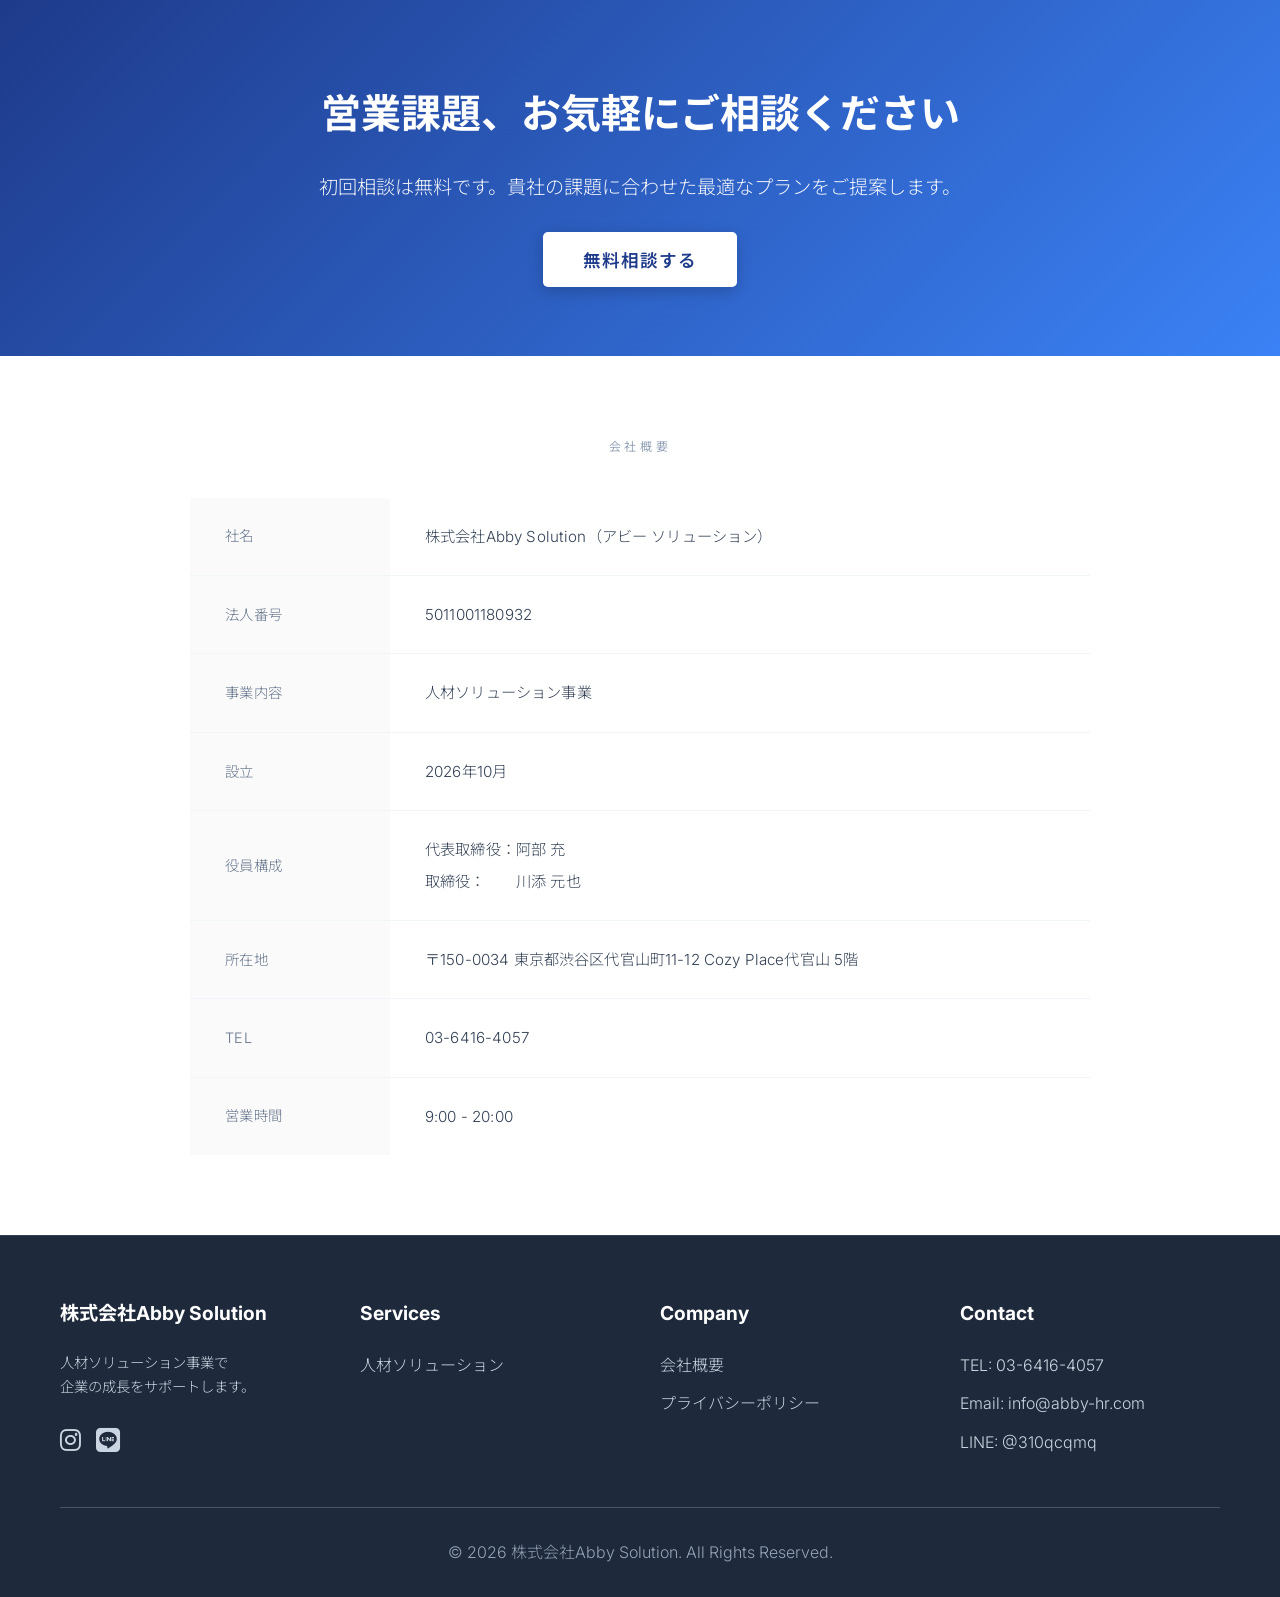
==== commit 3030d521: "auto-sync: 2026-10-22 13:06:20 UTC" ====
--- a/hr-solutions.html
+++ b/hr-solutions.html
@@ -211,7 +211,7 @@
                 </tr>
                 <tr>
                     <th>TEL</th>
-                    <td>080-8954-7584</td>
+                    <td>03-6416-4057</td>
                 </tr>
                 <tr>
                     <th>営業時間</th>
@@ -253,7 +253,7 @@
                 <div class="footer-section">
                     <h3>Contact</h3>
                     <ul class="footer-links">
-                        <li><a href="tel:08089547584">TEL: 080-8954-7584</a></li>
+                        <li><a href="tel:0364164057">TEL: 03-6416-4057</a></li>
                         <li><a href="mailto:info@abby-hr.com">Email: info@abby-hr.com</a></li>
                         <li><a href="https://lin.ee/yBD59DW" target="_blank">LINE: @310qcqmq</a></li>
                     </ul>
--- a/css/sales-support.css
+++ b/css/sales-support.css
@@ -565,6 +565,22 @@
 .company-table tr:last-child th,
 .company-table tr:last-child td {
     border-bottom: none;
+}
+
+/* Officer list (align names vertically) */
+.officer-list {
+    display: grid;
+    grid-template-columns: auto 1fr;
+    gap: 4px 0;
+    align-items: baseline;
+}
+
+.officer-role {
+    white-space: nowrap;
+}
+
+.officer-name {
+    white-space: nowrap;
 }
 
 /* ========================================
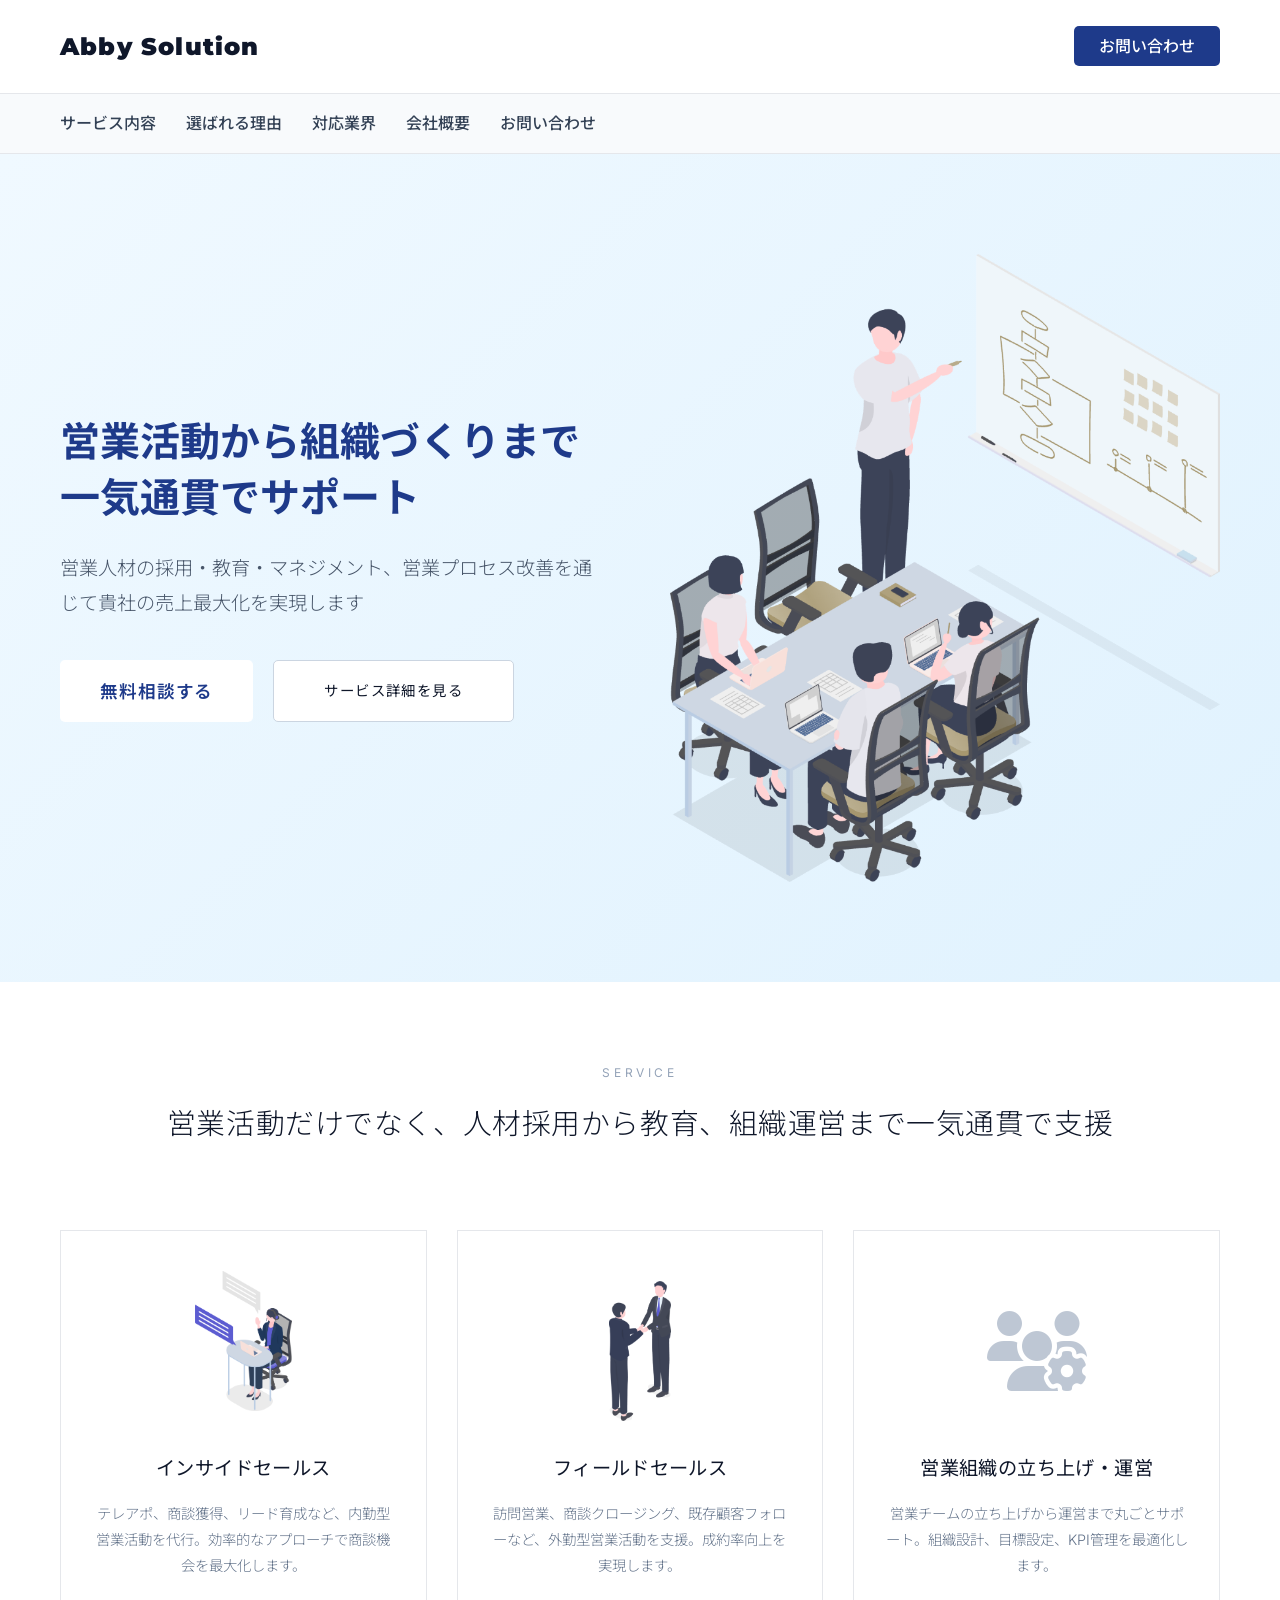
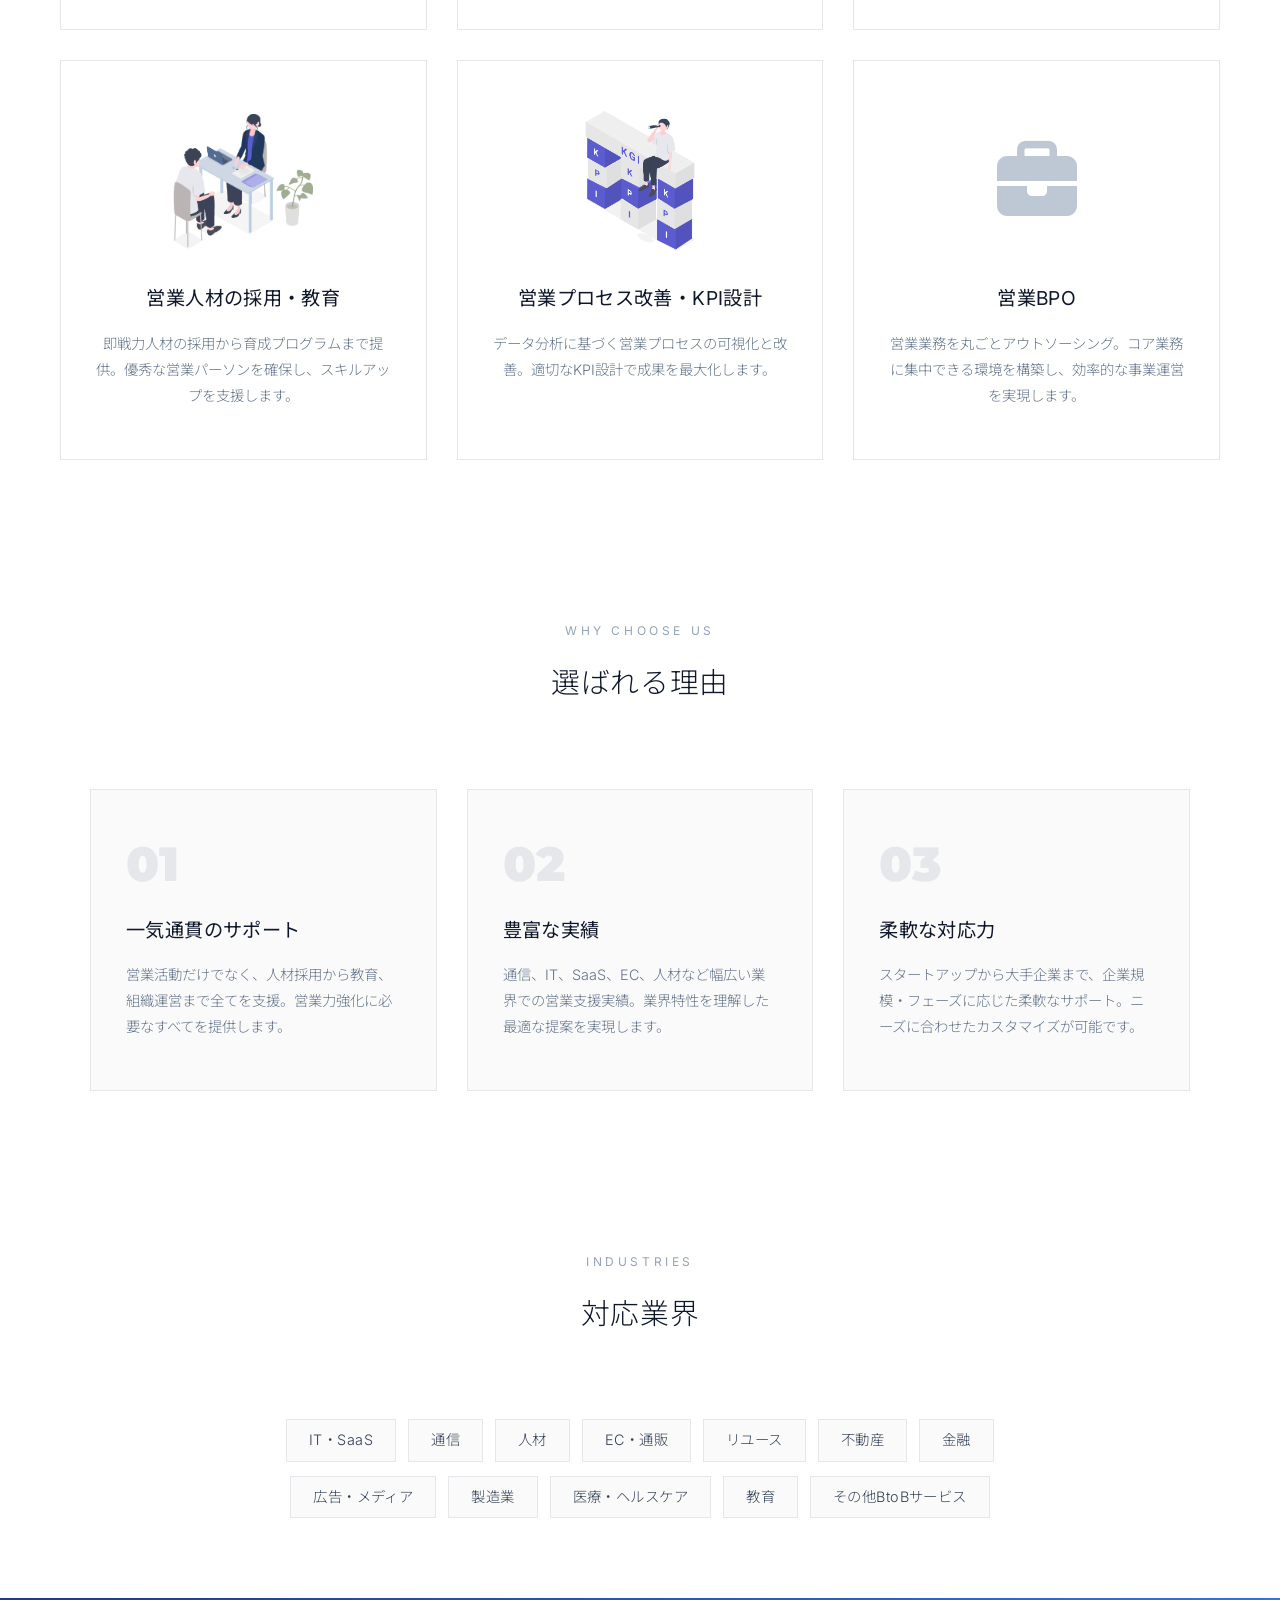
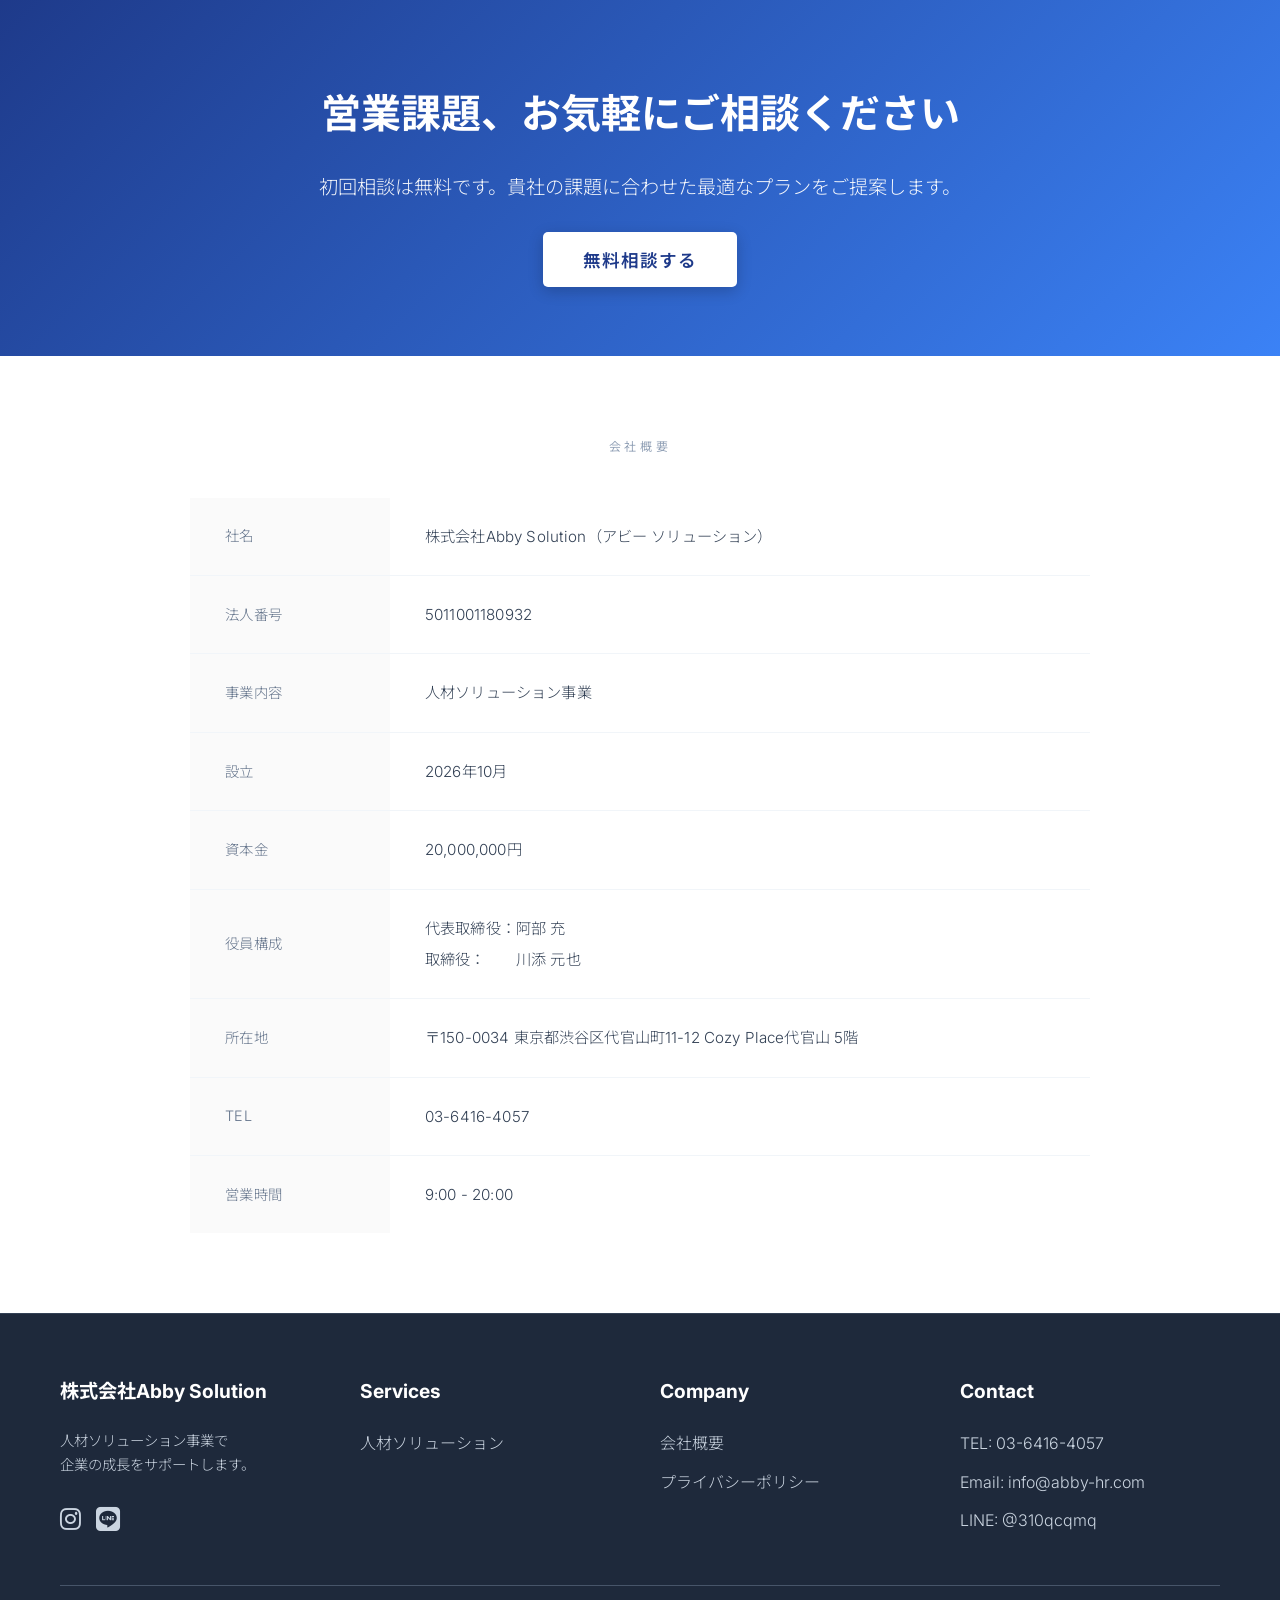
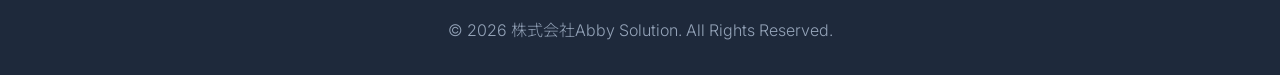
==== commit af5a30d6: "auto-sync: 2026-10-29 15:27:00 UTC" ====
--- a/hr-solutions.html
+++ b/hr-solutions.html
@@ -197,6 +197,10 @@
                     <td>2026年10月</td>
                 </tr>
                 <tr>
+                    <th>資本金</th>
+                    <td>20,000,000円</td>
+                </tr>
+                <tr>
                     <th>役員構成</th>
                     <td>
                         <div class="officer-list">
